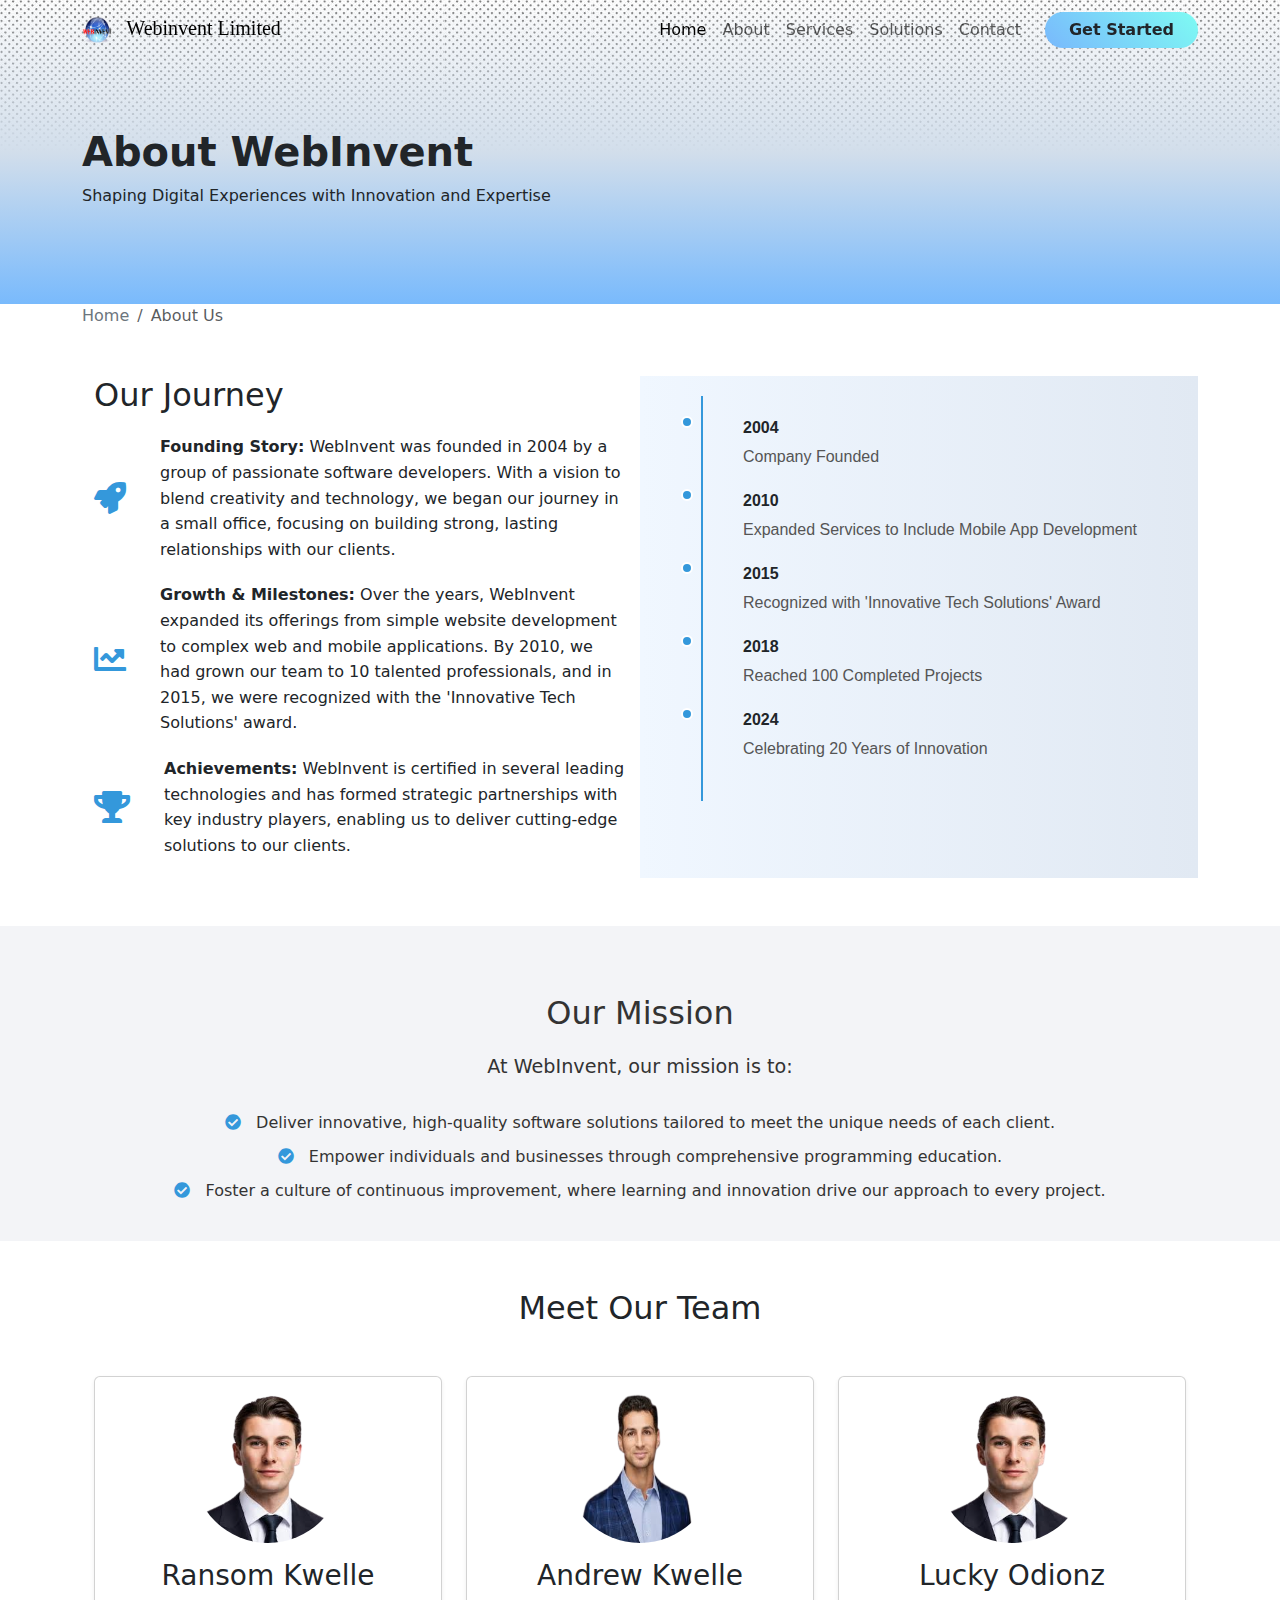
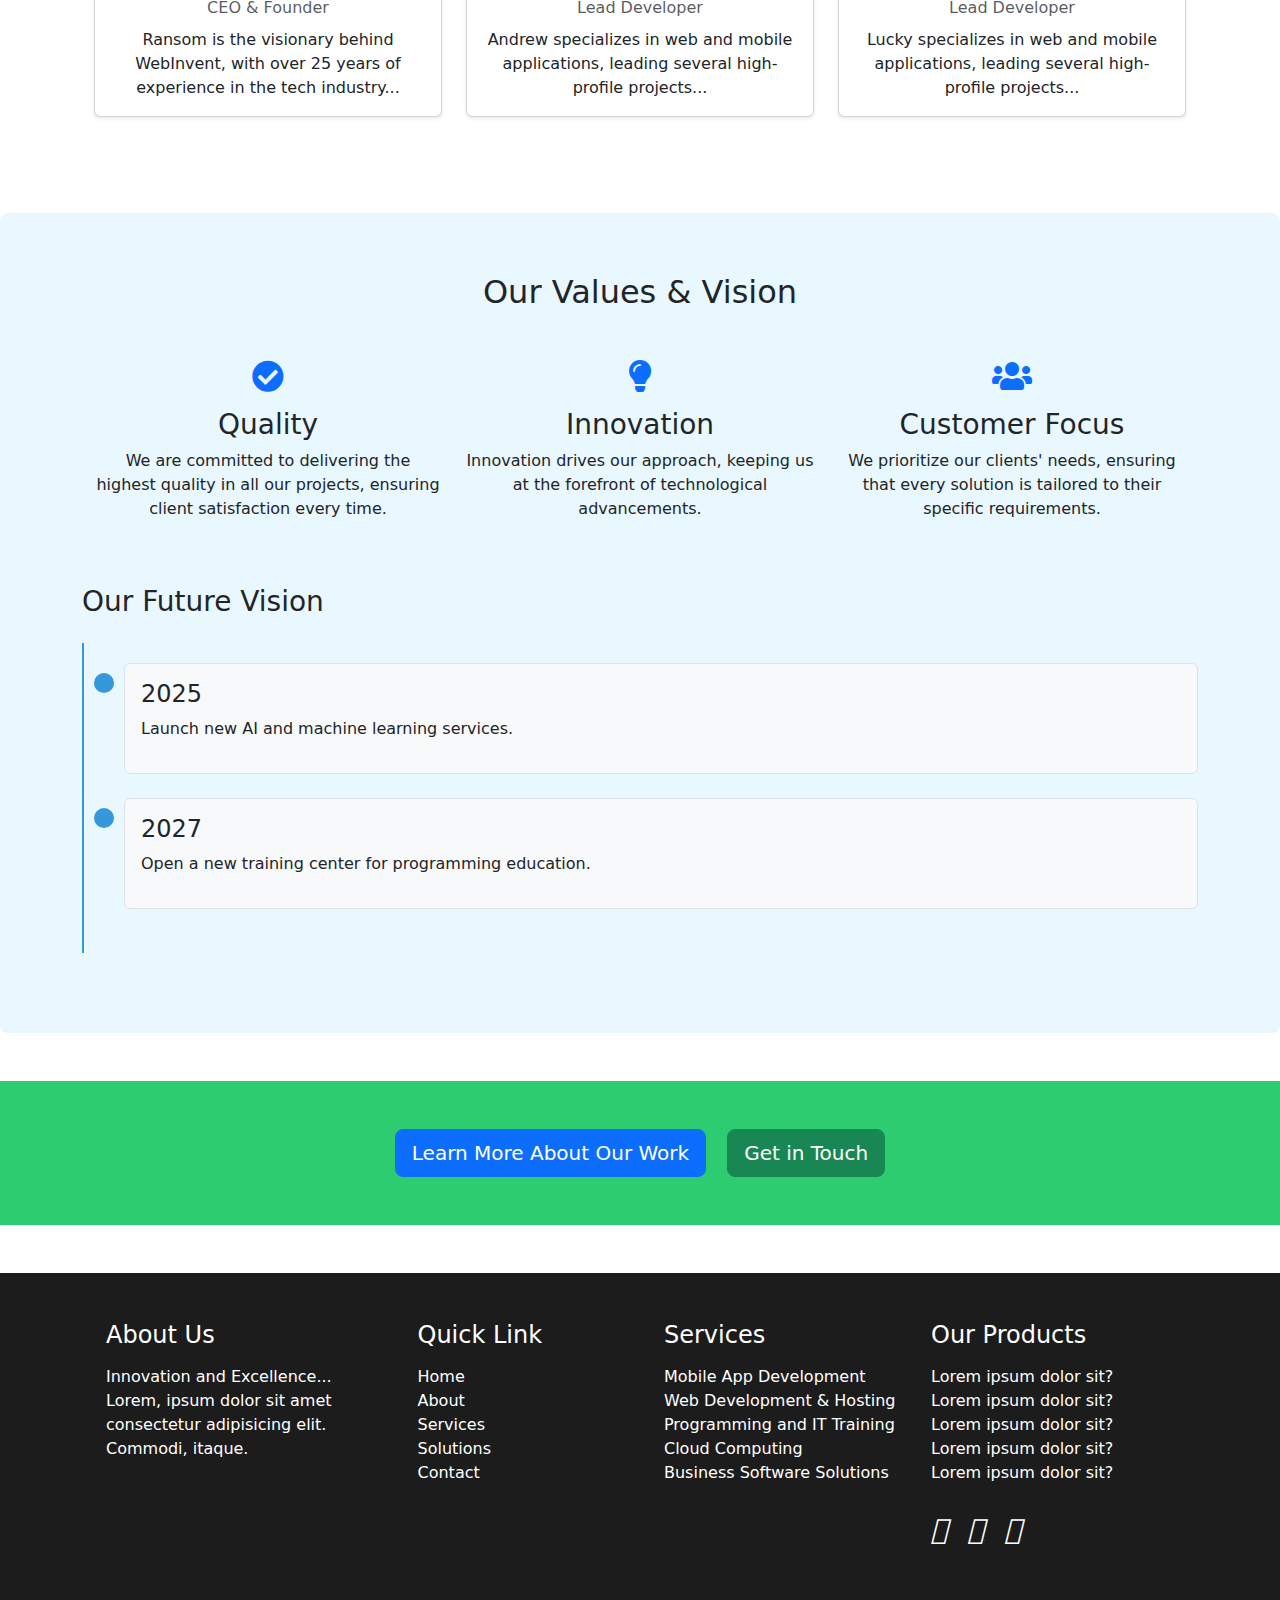
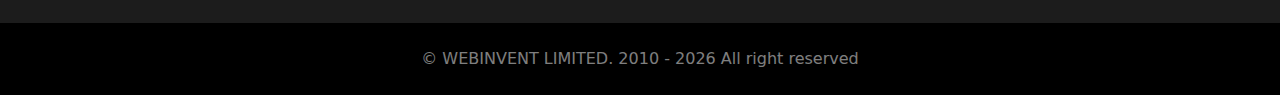
==== about.html @ 238c6132 "refactor:updae_index_about" ====
<!DOCTYPE html>
<html lang="en">
<head>
    <meta charset="UTF-8">
    <meta name="viewport" content="width=device-width, initial-scale=1.0">
    <link rel="stylesheet" href="https://cdnjs.cloudflare.com/ajax/libs/font-awesome/5.15.4/css/all.min.css">
     <!-- font-awesome -->
     <link
     rel="stylesheet"
     href="https://cdnjs.cloudflare.com/ajax/libs/font-awesome/6.1.0/css/all.min.css"
     integrity="sha512-10/jx2EXwxxWqCLX/hHth/vu2KY3jCF70dCQB8TSgNjbCVAC/8vai53GfMDrO2Emgwccf2pJqxct9ehpzG+MTw=="
     crossorigin="anonymous"
     referrerpolicy="no-referrer"
   />

    <link
      rel="stylesheet"
      href="asset/bootstrap-5.3.3-dist/css/bootstrap.min.css"
    />
    <link rel="stylesheet" href="css/style.css">
    <link rel="stylesheet" href="css/about.css">
    <title>About</title>
</head>
<body>
    <header>
      <nav
        class="navbar navbar-expand-lg navbar-light fixed-top pb-4 mb-5"
        id="navbar"
      >
        <div class="container">
          <a class="navbar-brand" href="#">
            <img
              src="asset/images/brand/logo.png"
              alt="Logo"
              width="30"
              height="30"
              class="d-inline-block align-text-top me-2"
            />
            <span
              class="font-weight-bold"
              style="
                font-weight: 500;
                font-family: Georgia, 'Times New Roman', Times, serif;
              "
              >Webinvent Limited</span
            >
          </a>
          <button
            class="navbar-toggler border-0"
            type="button"
            data-bs-toggle="collapse"
            data-bs-target="#navbarNav"
            aria-controls="navbarNav"
            aria-expanded="false"
            aria-label="Toggle navigation"
          >
            <span class="navbar-toggler-icon"></span>
          </button>
          <div
            class="collapse navbar-collapse justify-content-end"
            id="navbarNav"
          >
            <ul class="navbar-nav">
              <li class="nav-item">
                <a class="nav-link active" aria-current="page" href="index.html">Home</a>
              </li>
              <li class="nav-item">
                <a class="nav-link" href="about.html">About</a>
              </li>
              <li class="nav-item">
                <a class="nav-link" href="services.html">Services</a>
              </li>
              <li class="nav-item">
                <a class="nav-link" href="solutions.html">Solutions</a>
              </li>
              <li class="nav-item">
                <a class="nav-link" href="contact.html">Contact</a>
              </li>
            </ul>
            <a
              href="#"
              class="btn btn-gradient border-0 fw-bold ms-lg-3 rounded-pill px-4"
              >Get Started</a
            >
          </div>
        </div>
      </nav>
          <div class="about-hero hero-bg">
            <div class="container mt-5">
              <h1 class="fw-bold">About WebInvent</h1>
              <p>Shaping Digital Experiences with Innovation and Expertise</p>
            </div>
          </div>
          <div class="container">
            <nav aria-label="breadcrumb">
              <ol class="breadcrumb">
                  <li class="breadcrumb-item">
                      <a class="text-secondary" href="index.html" style="text-decoration: none;">
                      Home
                  </a>
                  </li>
                  <li class="breadcrumb-item active" aria-current="page">About Us</li>
              </ol>
            </nav>
          </div>
    </header>

    <main>
      <section class="history">
        <div class="company-overview container mt-md-5 mb-5">
          <div class="row">
              <!-- History Section -->
              <div class="col-md-6">
                <!-- ps-sm-5 ms-sm-4 -->
                  <h2 class="">Our Journey</h2>
                  <div class="d-flex">
                    <p class="p-fas pe-md-4"><i class="d-none d-sm-block fas fa-rocket fs-2 align-content-center"></i></p>
                    <p><strong>Founding Story:</strong> WebInvent was founded in 2004 by a group of passionate software developers. With a vision to blend creativity and technology, we began our journey in a small office, focusing on building strong, lasting relationships with our clients.</p>
                  </div>
                  <div class="d-flex">
                    <p class="p-fas pe-md-4"><i class="d-none d-sm-block fas fa-chart-line fs-2 align-content-center"></i></p>
                    <p><strong>Growth & Milestones:</strong> Over the years, WebInvent expanded its offerings from simple website development to complex web and mobile applications. By 2010, we had grown our team to 10 talented professionals, and in 2015, we were recognized with the 'Innovative Tech Solutions' award.</p>
                  </div>
                  <div class="d-flex">
                    <p class="p-fas pe-md-4"><i class="d-none d-sm-block fas fa-trophy fs-2 align-content-center"></i></p>
                    <p><strong>Achievements:</strong> WebInvent is certified in several leading technologies and has formed strategic partnerships with key industry players, enabling us to deliver cutting-edge solutions to our clients.</p>
                  </div>
              </div>
              <!-- Image Section -->
              <div class="col-md-6 mt-2 mt-md-0 d-flex timeline-wrapper">
                  <!-- <img src="asset/images/timeline-infographic.avif" alt="WebInvent Timeline" class="img-fluid"> -->
                  <div class="timeline-container">
                    <div class="timeline px-4 px-lg-0">
                        <div class="milestone">
                            <div class="year">2004</div>
                            <div class="description">Company Founded</div>
                        </div>
                        <div class="milestone">
                            <div class="year">2010</div>
                            <div class="description">Expanded Services to Include Mobile App Development</div>
                        </div>
                        <div class="milestone">
                            <div class="year">2015</div>
                            <div class="description">Recognized with 'Innovative Tech Solutions' Award</div>
                        </div>
                        <div class="milestone">
                            <div class="year">2018</div>
                            <div class="description">Reached 100 Completed Projects</div>
                        </div>
                        <div class="milestone">
                            <div class="year">2024</div>
                            <div class="description">Celebrating 20 Years of Innovation</div>
                        </div>
                    </div>
                </div>
              </div>
          </div>
            </div>
      </section>
      <!-- mission section -->
      <section class="mission py-5 px-2">
        <div class="container">
          <div class="mission-statement text-md-center">
            <h2>Our Mission</h2>
            <p class="mission-text">
                At WebInvent, our mission is to:
            </p>
            <ul class="mission-points">
                <li><i class="fas fa-check-circle"></i> Deliver innovative, high-quality software solutions tailored to meet the unique needs of each client.</li>
                <li><i class="fas fa-check-circle"></i> Empower individuals and businesses through comprehensive programming education.</li>
                <li><i class="fas fa-check-circle"></i> Foster a culture of continuous improvement, where learning and innovation drive our approach to every project.</li>
            </ul>
          </div>        
        </div>
      </section>

      <section class="team-members">
        <div class="container my-5">
          <h2 class="text-center mb-5">Meet Our Team</h2>
          <div class="row pb-md-5">
              <div class="col-md-4">
                  <div class="card shadow-sm team-card">
                      <img src="asset/images/clients/img1.png" class="card-img-top rounded-circle mx-auto d-block mt-3" alt="Ransom Kwelle">
                      <div class="card-body text-center">
                          <h3 class="card-title">Ransom Kwelle</h3>
                          <p class="card-subtitle text-muted mb-2">CEO & Founder</p>
                          <p class="card-text">Ransom is the visionary behind WebInvent, with over 25 years of experience in the tech industry...</p>
                      </div>
                  </div>
              </div>
              <div class="col-md-4 py-4 py-md-0">
                  <div class="card shadow-sm team-card">
                      <img src="asset/images/clients/img6.png" class="card-img-top rounded-circle mx-auto d-block mt-3" alt="Andrew Kwelle">
                      <div class="card-body text-center">
                          <h3 class="card-title">Andrew Kwelle</h3>
                          <p class="card-subtitle text-muted mb-2">Lead Developer</p>
                          <p class="card-text">Andrew specializes in web and mobile applications, leading several high-profile projects...</p>
                      </div>
                  </div>
              </div>
              <div class="col-md-4">
                <div class="card shadow-sm team-card">
                    <img src="asset/images/clients/img1.png" class="card-img-top rounded-circle mx-auto d-block mt-3" alt="Lucky Odionz">
                    <div class="card-body text-center">
                        <h3 class="card-title">Lucky Odionz</h3>
                        <p class="card-subtitle text-muted mb-2">Lead Developer</p>
                        <p class="card-text">Lucky specializes in web and mobile applications, leading several high-profile projects...</p>
                    </div>
                </div>
            </div>
          </div>
      </div>
      
      </section>

      <section class="values">
        <div class="container">
          <h2 class="text-center mb-5">Our Values & Vision</h2>
          <div class="row text-center">
              <div class="col-md-4">
                  <div class="value-item">
                      <i class="fas fa-check-circle fa-2x text-primary mb-3"></i>
                      <h3>Quality</h3>
                      <p>We are committed to delivering the highest quality in all our projects, ensuring client satisfaction every time.</p>
                  </div>
              </div>
              <div class="col-md-4">
                  <div class="value-item">
                      <i class="fas fa-lightbulb fa-2x text-primary mb-3"></i>
                      <h3>Innovation</h3>
                      <p>Innovation drives our approach, keeping us at the forefront of technological advancements.</p>
                  </div>
              </div>
              <div class="col-md-4">
                  <div class="value-item">
                      <i class="fas fa-users fa-2x text-primary mb-3"></i>
                      <h3>Customer Focus</h3>
                      <p>We prioritize our clients' needs, ensuring that every solution is tailored to their specific requirements.</p>
                  </div>
              </div>
          </div>
      
          <div class="future-vision mt-5">
              <h3>Our Future Vision</h3>
              <div class="timeline mt-4">
                  <div class="timeline-item mb-4">
                      <div class="timeline-content p-3 bg-light border rounded">
                          <h4>2025</h4>
                          <p>Launch new AI and machine learning services.</p>
                      </div>
                  </div>
                  <div class="timeline-item mb-4">
                      <div class="timeline-content p-3 bg-light border rounded">
                          <h4>2027</h4>
                          <p>Open a new training center for programming education.</p>
                      </div>
                  </div>
                  <!-- Add more future goals as needed -->
              </div>
          </div>
      </div>   
      </div>
      </section>
      <section class="more" style="background-color: #2ecc71;">
        <div class="container text-center my-5">
          <div class="cta-section text-center py-5" ">
            <a href="services.html" class="btn btn-primary btn-lg mx-2">Learn More About Our Work</a>
            <a href="contact.html" class="btn btn-success btn-lg mx-2">Get in Touch</a>
        </div>
      </section>
    </main>

    <footer>
      <section class="footer-info text-white bg-opacity-85 bg-op">
        <div class="container py-5">
          <div class="row">
            <div class="col-md-6">
              <div class="row">
                <div class="col-md-7 col-sm-6 col-xs-12">
                  <h4 class="pb-2">About Us</h4>
                  <div>Innovation and Excellence...</div>
                  <div>
                    Lorem, ipsum dolor sit amet consectetur adipisicing elit.
                    Commodi, itaque.
                  </div>
                </div>
                <div class="col-md-5 col-sm-6 col-xs-12">
                  <h4 class="pb-2 pt-4 pt-sm-0">Quick Link</h4>
                  <ul class="quick-link">
                    <li><a href="home.html">Home</a></li>
                    <li><a href="about.html">About</a></li>
                    <li><a href="services.html">Services</a></li>
                    <li><a href="solutions.html">Solutions</a></li>
                    <li><a href="contact.html">Contact</a></li>
                  </ul>
                </div>
              </div>
            </div>
            <div class="col-md-6 pt-4 pt-sm-0">
              <div class="row">
                <div class="col-md-6 col-sm-6 col-xs-12">
                  <h4 class="pb-2 pt-4 pt-md-0">Services</h4>
                  <ul>
                    <li>Mobile App Development</li>
                    <li>Web Development & Hosting</li>
                    <li>Programming and IT Training</li>
                    <li>Cloud Computing</li>
                    <li>Business Software Solutions</li>
                  </ul>
                </div>
                <div class="col-md-6 col-sm-6 col-xs-12">
                  <h4 class="pb-2 pt-4 pt-md-0">Our Products</h4>
                  <ul>
                    <li>Lorem ipsum dolor sit?</li>
                    <li>Lorem ipsum dolor sit?</li>
                    <li>Lorem ipsum dolor sit?</li>
                    <li>Lorem ipsum dolor sit?</li>
                    <li>Lorem ipsum dolor sit?</li>
                  </ul>
                  <ul class="socials py-4">
                    <li>
                      <a href="#"
                        ><i class="fa-brands fa-facebook fs-3 text-white"></i
                      ></a>
                    </li>
                    <li>
                      <a href="#"
                        ><i class="fa-brands fa-instagram fs-3 text-white"></i
                      ></a>
                    </li>
                    <li>
                      <a href="#"
                        ><i class="fa-brands fa-twitter fs-3 text-white"></i
                      ></a>
                    </li>
                  </ul>
                </div>
              </div>
            </div>
          </div>
        </div>
      </section>
      <div>
        <p class="bg-black text-white-50 py-4 text-center m-0">
          &COPY; WEBINVENT LIMITED. 2010 - <span id="currentYear"></span> All
          right reserved
        </p>
      </div>
    </footer>
    <script src="asset/bootstrap-5.3.3-dist/js/bootstrap.bundle.min.js"></script>
    <script src="script/main.js"></script>
</body>
</html>
---- css/style.css ----
* {
    box-sizing: border-box;
    margin: 0;
    padding: 0;
}
/* --nav-- */
.bg-sea-blue {
    background-color: #5192B2;
}

.btn-gradient {
    background: rgb(13,110,253);
    background: linear-gradient(45deg, rgba(121, 186, 252, 1) 0%, rgba(121, 186, 252,1) 3%, rgba(126,251,243,1) 100%);
}

  /* --nav end-- */

/* hero */
.scaler-bg {
    background-image: url(/asset/images/europa.svg);
}

.hero__heading {
    line-height: 1.5;
    font-size: 55px;
    font-weight: 700;
    font-family: Georgia, 'Times New Roman', Times, serif;
}

.hero__image {
    width: 550px;
}

@media screen and (max-width: 768px) {
    .hero__image {
        width: 500px;
    }
}

@media screen and (max-width:576px){
    .hero__heading {
        font-size: 35px;
    }
    .hero__image {
        width: 300px;
    }

    /* main */
    .main__intro--heading {
        font-size: 35px;
        
    }
}
.hero__text {
    line-height: 2;
}

/* main  - main__intro */
.row {
    padding-inline: 0;
}

.main__intro {
    background: linear-gradient(in lch, rgba(0,0,0,0.75), rgba(0,0,0,0.7)), url(/asset/images/section\ background.webp);
    background-image: no-repeat;
    background-size: cover;
    background-position: center;
    background-attachment: fixed;
}

.main__intro--heading {
    font-weight: 700;
    font-family: Georgia, 'Times New Roman', Times, serif;
}
.main__intro--subheading {
    align-content: center;
}

.main__intro--text2 {
    line-height: 3;
}

/* counter section */

.counter-section {
    padding: 50px 0;
    text-align: center;
}

.counter-container {
    display: flex;
    flex-wrap: wrap;
    justify-content: center;
    gap: 50px;
}

.counter-box {
    background-color: #72c6f5;
    padding: 20px 40px;
    border-radius: 10px;
}

@media screen and (max-width: 768px) {
    .counter-container {
        flex-direction: column;
    }
}

.counter {
    font-size: 2.5rem;
    font-weight: 400;
    color: #fff;
}

.counter-text {
    margin-top: 10px;
    color: #fff;
    font-size: 1.2rem;
}

/* service-teaser owl-carousel */

.service-teaser-responsive {
    margin: 0;
    color: white;
    font-family: Georgia, 'Times New Roman', Times, serif;
    display: flex;
    align-items: center;
    min-height: 70vh;
}

.slider{width: 100%;}
.slider input{display: none;}
.teasers {
    display:flex;
    align-items: center;
    justify-content: center;
    position: relative;
    min-height: 350px;
    perspective: 1000px;
    overflow: hidden;
}

.teasers .item {
    width: 300px;
    padding: 30px;
    border-radius: 5px;
    background-color: #21262d;
    position: absolute;
    border: 3px solid white;
    top: 0;
    box-sizing: border-box;
    text-align: center;
    transition: transform 0.4s;
    box-shadow: 0 0 10px rgba(0,0,0,0.3);
    user-select: none;
    cursor: pointer;
}

.teasers .item h1{
    color: rgb(121, 186, 252);
    -webkit-text-stroke-width: .15px;
    -webkit-text-stroke-color: rgb(255, 255, 255);
    font-size: 20px;
    font-weight: bold;
}

.dots {
    display: flex;
    justify-content: center;
    align-items: center;
}

.dots label {
    height: 5px;
    width: 5px;
    border-radius: 50%;
    cursor: pointer;
    background-color: #413b52;
    margin: 7px;
    transition-duration: 0.2s;
}


#t-1:checked ~ .dots label[for="t-1"],
#t-2:checked ~ .dots label[for="t-2"],
#t-3:checked ~ .dots label[for="t-3"],
#t-4:checked ~ .dots label[for="t-4"],
#t-5:checked ~ .dots label[for="t-5"]{
    transform: scale(2);
    background-color: #fff;
    box-shadow: 0px 0px 0px 3px #dddddd24;
}

#t-1:checked ~ .dots label[for="t-2"],
#t-2:checked ~ .dots label[for="t-1"],
#t-2:checked ~ .dots label[for="t-3"],
#t-3:checked ~ .dots label[for="t-2"],
#t-3:checked ~ .dots label[for="t-4"],
#t-4:checked ~ .dots label[for="t-3"],
#t-4:checked ~ .dots label[for="t-5"],
#t-5:checked ~ .dots label[for="t-4"]{
    transform: scale(1.5);
}

#t-1:checked ~ .teasers label[for="t-3"],
#t-2:checked ~ .teasers label[for="t-4"],
#t-3:checked ~ .teasers label[for="t-5"],
#t-4:checked ~ .teasers label[for="t-1"],
#t-5:checked ~ .teasers label[for="t-2"]{
    transform: translate3d(600px, 0, -180px) rotateY(-25deg);
    z-index: 2;
}

#t-1:checked ~ .teasers label[for="t-2"],
#t-2:checked ~ .teasers label[for="t-3"],
#t-3:checked ~ .teasers label[for="t-4"],
#t-4:checked ~ .teasers label[for="t-5"],
#t-5:checked ~ .teasers label[for="t-1"]{
    transform: translate3d(300px, 0, -90px) rotateY(-15deg);
    z-index: 3;
}

#t-2:checked ~ .teasers label[for="t-1"],
#t-3:checked ~ .teasers label[for="t-2"],
#t-4:checked ~ .teasers label[for="t-3"],
#t-5:checked ~ .teasers label[for="t-4"],
#t-1:checked ~ .teasers label[for="t-5"]{
    transform: translate3d(-300px, 0, -90px) rotateY(15deg);
    z-index: 3;
}

#t-3:checked ~ .teasers label[for="t-1"],
#t-4:checked ~ .teasers label[for="t-2"],
#t-5:checked ~ .teasers label[for="t-3"],
#t-2:checked ~ .teasers label[for="t-5"],
#t-1:checked ~ .teasers label[for="t-4"]{
    transform: translate3d(-600px, 0, -180px) rotateY(25deg);
}

#t-1:checked ~ .teasers label[for="t-1"],
#t-2:checked ~ .teasers label[for="t-2"],
#t-3:checked ~ .teasers label[for="t-3"],
#t-4:checked ~ .teasers label[for="t-4"],
#t-5:checked ~ .teasers label[for="t-4"],
#t-5:checked ~ .teasers label[for="t-5"]{
    z-index: 4;
}
/* carousel slider */



.carousel-slider {
    background: #79bafc;
    /* background: linear-gradient(-100deg, white 50%, #79bafc 50%); */
    /* height: 70vh; */
}

.img-text {
    width: 100%;
    height: 300px;
    display: block;
    text-align: center;
    padding: 40% 5%;
    background: #262626;
    color: #fff;
    border-radius: 15px;
}

.img-text h2 {
    font-size: 25px;
    text-transform: uppercase;
    letter-spacing: 2px;
}

.img-text p {
    font-size: 14px;
}

.single-box {
    position: relative;
    margin-bottom: 30px;
}
.img-area {
    position: absolute;
    width: 100px;
    height: 100px;
    border: 5px solid #fff;
    overflow: hidden;
    top: 15px;
    left: 125px;
    border-radius: 50%;
}
.img-area img {
    width: 100%;
}

.carousel-indicators {
    left: 0;
    top: auto;
    bottom: -70px;
}

.carousel-indicators li {
    background: #000;
    border-radius: 50%;
    width: 15px;
    height: 15px;
}
.carousel-indicators .active {
    background-color: #fff;
}


/* footer */
.bg-opacity-85 {
    background-color: rgb(28, 28, 28);
}
ul.socials {
    display: flex;
}

ul.socials li:nth-child(2) {
    margin-inline: 20px;
}

.quick-link a {
    text-decoration: none;
    color: white;
}
ul {
    margin: 0 !important;
    padding: 0 !important;
}
li {
    list-style-type: none;
}
---- css/about.css ----
* {
    margin: 0;
    padding: 0;
    box-sizing: border-box;
}
.row {
    margin-inline: 0 !important;
    padding-inline: 0 !important;
}
.hero-bg {
    background: linear-gradient(180deg, rgba(255, 255, 255, .5), rgb(210, 222, 235), rgba(121, 186, 252, 1)), url(/asset/images/contact-dot.jpg); 
    padding-block: 80px;
}

.company-overview {
    /* padding: 50px 0; */
}

.company-overview h2 {
    font-size: 2rem;
    margin-bottom: 20px;
}

.company-overview p {
    margin-bottom: 20px;
    line-height: 1.6;
}

.company-overview img {
    max-width: 100%;
    height: auto;
    border-radius: 8px;
    box-shadow: 0 4px 8px rgba(0, 0, 0, 0.1);
}

.p-fas {
    align-content: center;
}

.p-fas i {
    color: #3498db;
    font-size: 1.5rem; 
    margin-right: 10px;
}

/* Timeline */
.timeline-wrapper {
    font-family: Arial, sans-serif;
    background: linear-gradient(to right, #f0f7ff, #e1e9f3);
    /* padding: 20px; */
}

.timeline-container {
    max-width: 1000px;
    margin: 0 auto;
}

.timeline {
    position: relative;
    padding: 20px 0;
    margin: 20px 0;
    border-left: 2px solid #3498db;
}

.milestone {
    margin-bottom: 20px;
    padding-left: 40px;
    position: relative;
}

.milestone::before {
    content: '';
    position: absolute;
    left: -22px;
    top: 0;
    width: 12px;
    height: 12px;
    background-color: #3498db;
    border-radius: 50%;
    border: 2px solid #fff;
}

.year {
    font-weight: bold;
    margin-bottom: 5px;
}

.description {
    font-size: 1rem;
    color: #555;
}

/* mission section */
.mission {
    background-color: #f3f4f7;
}
.mission-statement {
     
    color: #333;
    /* text-align: center; */
    /* padding: 50px 20px; */
    /* margin: 40px 0; */
    border-radius: 8px;
    /* opacity: 0; */
    transform: translateY(20px);
    transition: opacity 0.6s ease-out, transform 0.6s ease-in;
}

.mission-statement h2 {
    font-size: 2rem;
    /* font-weight: bold; */
    margin-bottom: 20px;
}

.mission-statement .mission-text {
    font-size: 1.2rem;
    margin-bottom: 30px;
}

.mission-points {
    list-style: none;
    padding: 0;
}

.mission-points li {
    font-size: 1rem;
    margin: 10px 0;
}

.mission-points i {
    color: #3498db;
    margin-right: 10px;
}

/* Fade-in effect */
/* .visible {
    opacity: 1;
    transform: translateY(0);
} */

/* team section */

.team-card {
    transition: transform 0.3s ease, box-shadow 0.3s ease;
}

.team-card:hover {
    transform: translateY(-10px);
    box-shadow: 0 8px 16px rgba(0, 0, 0, 0.2);
}

.card-img-top {
    width: 150px;
    height: 150px;
}

/* values and vision */
.values {
    background-color: #e9f7fe; /* Soft Blue */
    padding: 60px 20px;
    border-radius: 8px;
}

.value-item i {
    color: #3498db;
}

.timeline-item {
    position: relative;
    padding-left: 40px;
}

.timeline-item::before {
    content: '';
    position: absolute;
    left: 10px;
    top: 10px;
    width: 20px;
    height: 20px;
    background-color: #3498db;
    border-radius: 50%;
}
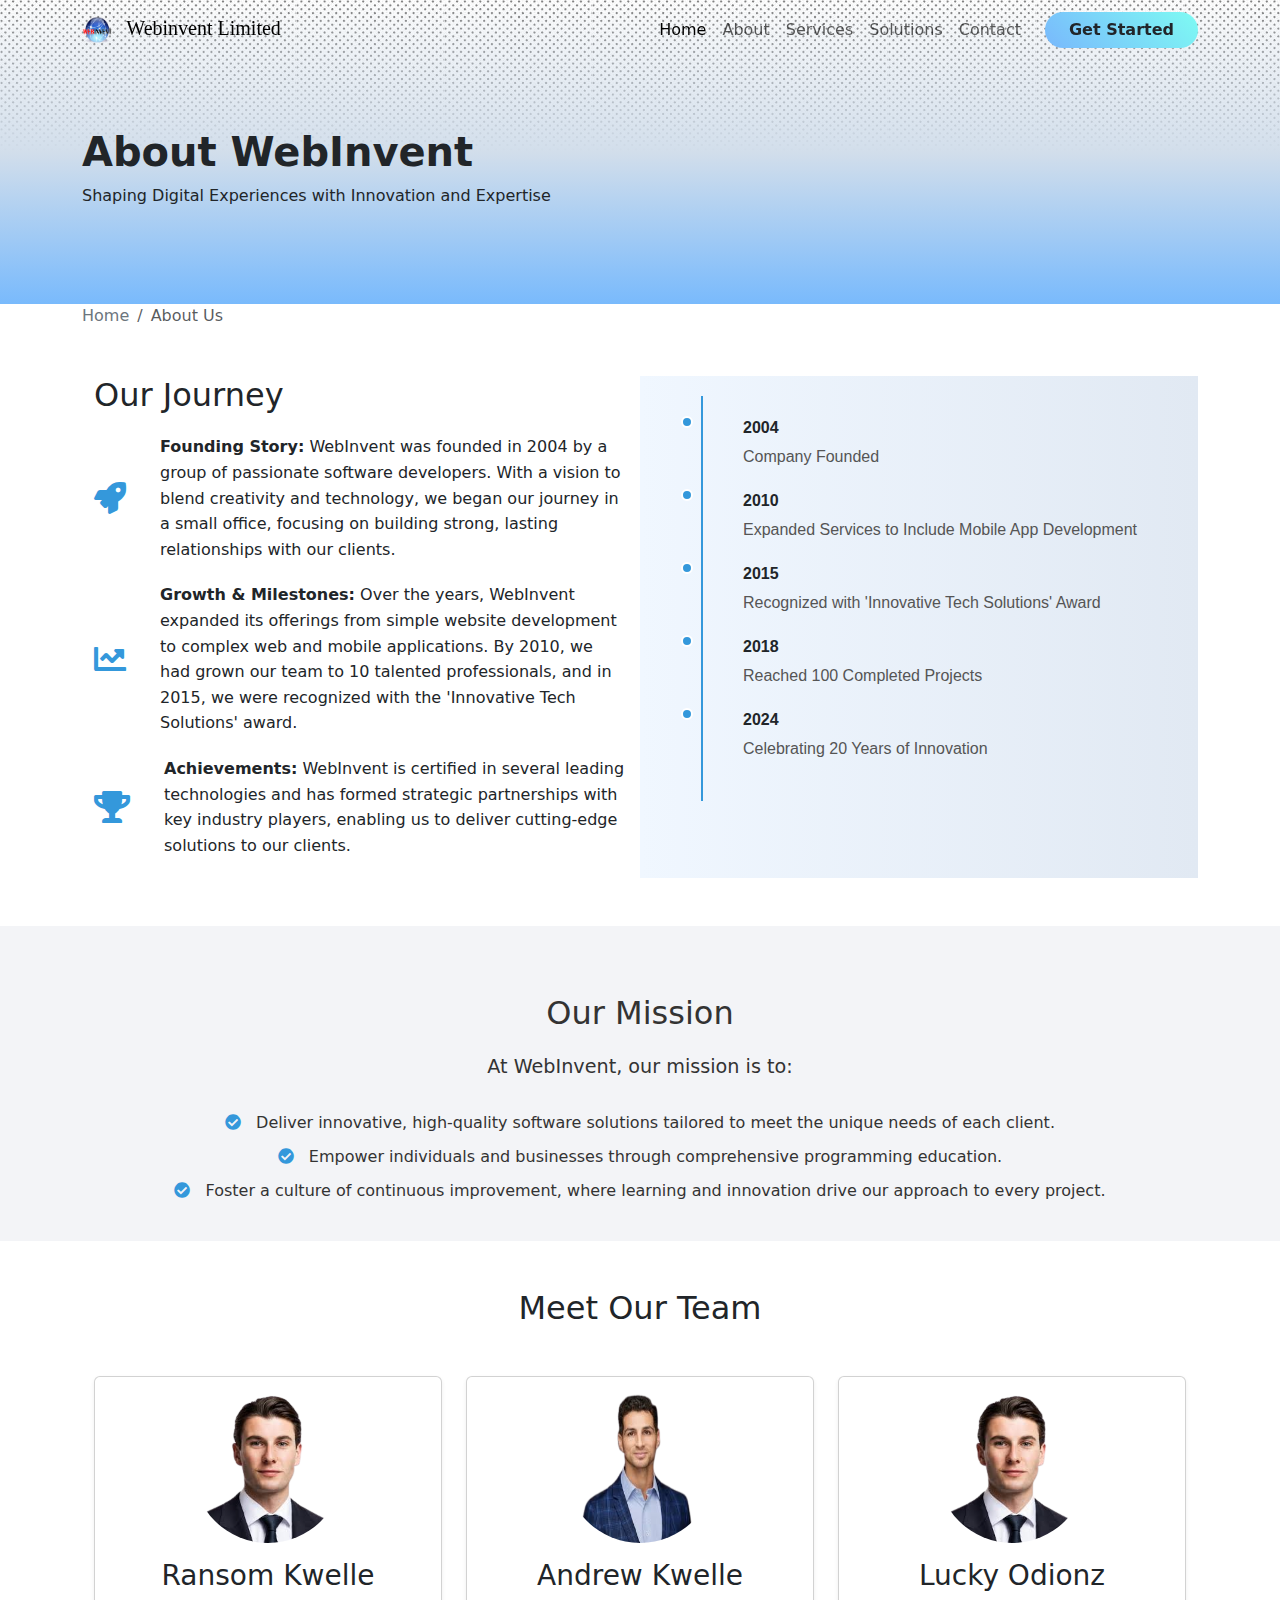
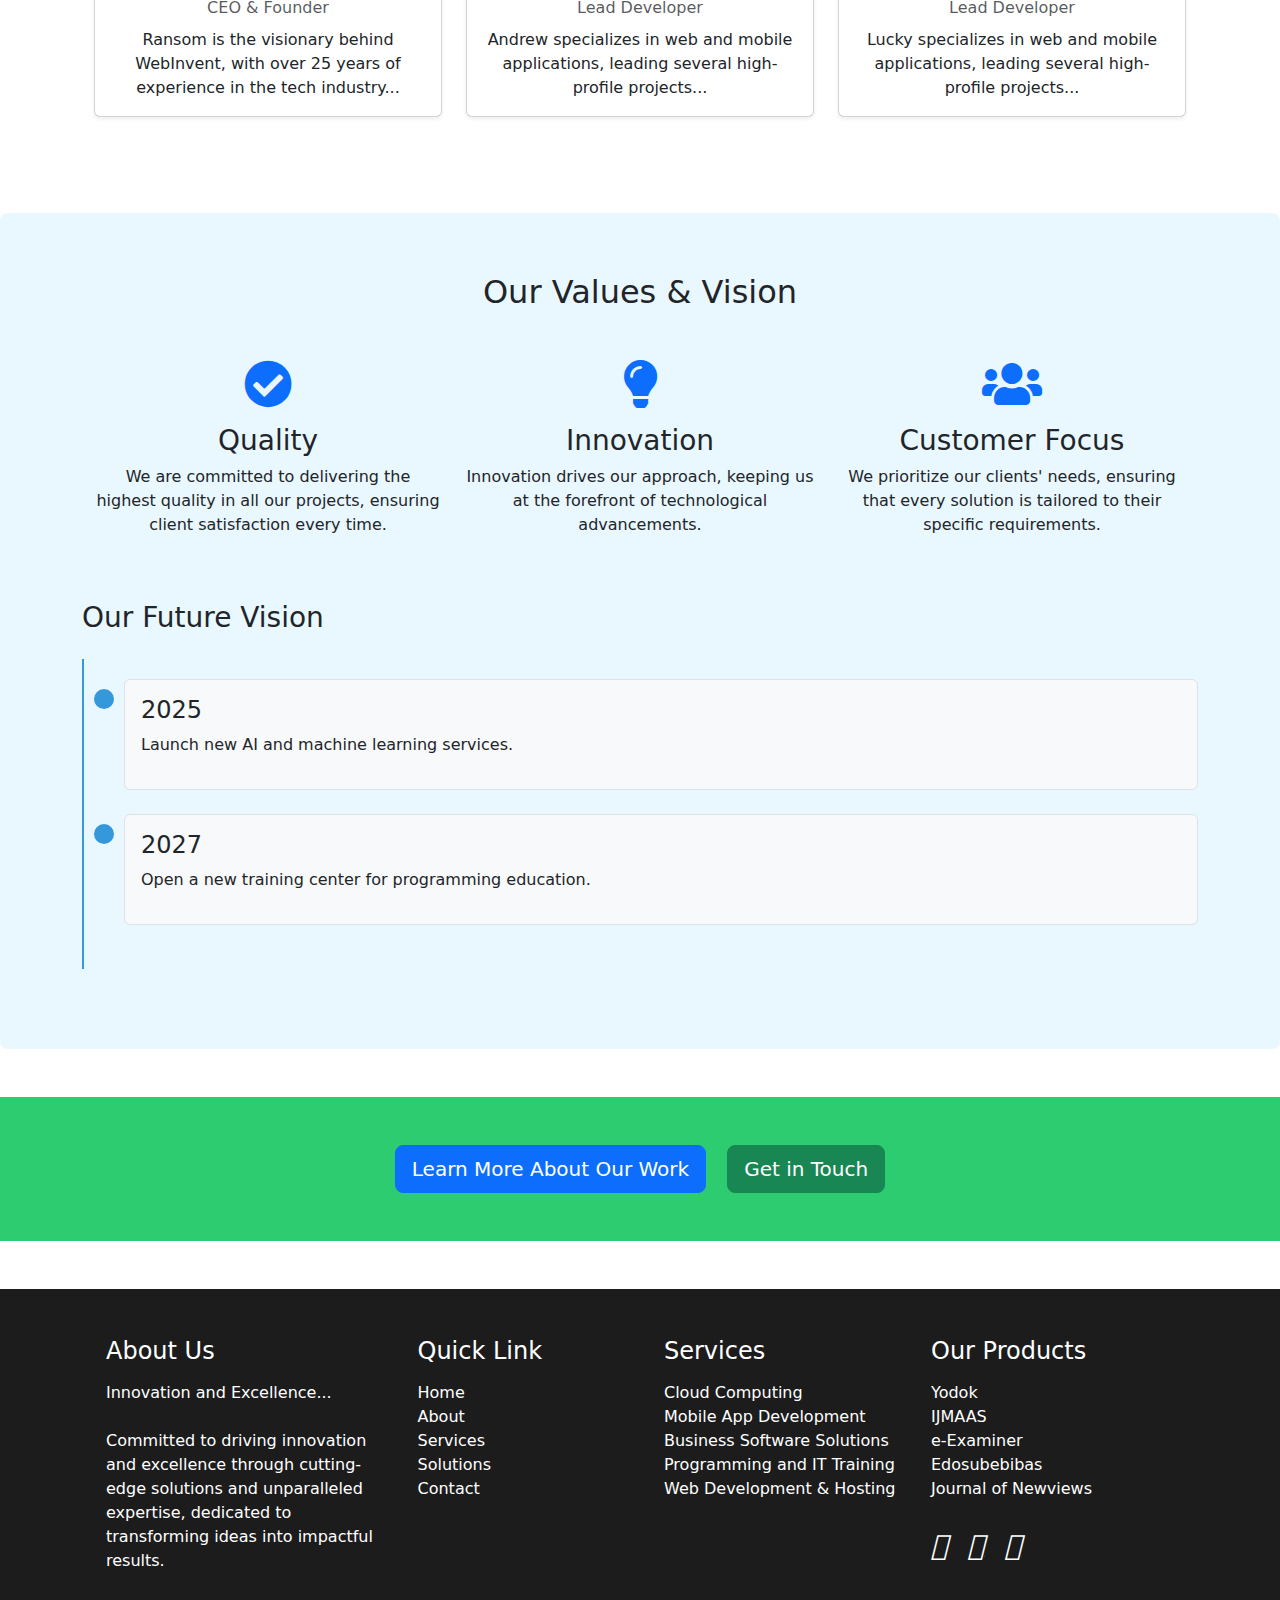
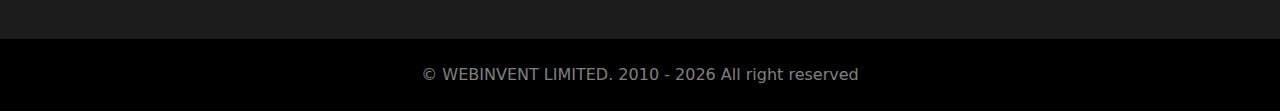
==== commit 76a16b43: "feat:add_services_solution-pages" ====
--- a/about.html
+++ b/about.html
@@ -219,21 +219,21 @@
           <div class="row text-center">
               <div class="col-md-4">
                   <div class="value-item">
-                      <i class="fas fa-check-circle fa-2x text-primary mb-3"></i>
+                      <i class="fas fa-check-circle fa-3x text-primary mb-3"></i>
                       <h3>Quality</h3>
                       <p>We are committed to delivering the highest quality in all our projects, ensuring client satisfaction every time.</p>
                   </div>
               </div>
               <div class="col-md-4">
                   <div class="value-item">
-                      <i class="fas fa-lightbulb fa-2x text-primary mb-3"></i>
+                      <i class="fas fa-lightbulb fa-3x text-primary mb-3"></i>
                       <h3>Innovation</h3>
                       <p>Innovation drives our approach, keeping us at the forefront of technological advancements.</p>
                   </div>
               </div>
               <div class="col-md-4">
                   <div class="value-item">
-                      <i class="fas fa-users fa-2x text-primary mb-3"></i>
+                      <i class="fas fa-users fa-3x text-primary mb-3"></i>
                       <h3>Customer Focus</h3>
                       <p>We prioritize our clients' needs, ensuring that every solution is tailored to their specific requirements.</p>
                   </div>
@@ -255,7 +255,6 @@
                           <p>Open a new training center for programming education.</p>
                       </div>
                   </div>
-                  <!-- Add more future goals as needed -->
               </div>
           </div>
       </div>   
@@ -263,14 +262,14 @@
       </section>
       <section class="more" style="background-color: #2ecc71;">
         <div class="container text-center my-5">
-          <div class="cta-section text-center py-5" ">
-            <a href="services.html" class="btn btn-primary btn-lg mx-2">Learn More About Our Work</a>
+          <div class="cta-section text-center py-5">
+            <a href="services.html" class=" mb-4 mb-md-0 btn btn-primary btn-lg mx-2">Learn More About Our Work</a>
             <a href="contact.html" class="btn btn-success btn-lg mx-2">Get in Touch</a>
         </div>
       </section>
     </main>
 
-    <footer>
+    <footer class="">
       <section class="footer-info text-white bg-opacity-85 bg-op">
         <div class="container py-5">
           <div class="row">
@@ -279,9 +278,9 @@
                 <div class="col-md-7 col-sm-6 col-xs-12">
                   <h4 class="pb-2">About Us</h4>
                   <div>Innovation and Excellence...</div>
+                  <br>
                   <div>
-                    Lorem, ipsum dolor sit amet consectetur adipisicing elit.
-                    Commodi, itaque.
+                      Committed to driving innovation and excellence through cutting-edge solutions and unparalleled expertise, dedicated to transforming ideas into impactful results.
                   </div>
                 </div>
                 <div class="col-md-5 col-sm-6 col-xs-12">
@@ -301,21 +300,21 @@
                 <div class="col-md-6 col-sm-6 col-xs-12">
                   <h4 class="pb-2 pt-4 pt-md-0">Services</h4>
                   <ul>
-                    <li>Mobile App Development</li>
-                    <li>Web Development & Hosting</li>
-                    <li>Programming and IT Training</li>
-                    <li>Cloud Computing</li>
-                    <li>Business Software Solutions</li>
+                      <li>Cloud Computing</li>
+                      <li>Mobile App Development</li>
+                      <li>Business Software Solutions</li>
+                      <li>Programming and IT Training</li>
+                      <li>Web Development & Hosting</li>
                   </ul>
                 </div>
                 <div class="col-md-6 col-sm-6 col-xs-12">
                   <h4 class="pb-2 pt-4 pt-md-0">Our Products</h4>
                   <ul>
-                    <li>Lorem ipsum dolor sit?</li>
-                    <li>Lorem ipsum dolor sit?</li>
-                    <li>Lorem ipsum dolor sit?</li>
-                    <li>Lorem ipsum dolor sit?</li>
-                    <li>Lorem ipsum dolor sit?</li>
+                      <li>Yodok</li>
+                      <li>IJMAAS</li>
+                      <li>e-Examiner</li>
+                      <li>Edosubebibas</li>
+                      <li>Journal of Newviews</li>
                   </ul>
                   <ul class="socials py-4">
                     <li>
--- a/css/about.css
+++ b/css/about.css
@@ -8,7 +8,7 @@
     padding-inline: 0 !important;
 }
 .hero-bg {
-    background: linear-gradient(180deg, rgba(255, 255, 255, .5), rgb(210, 222, 235), rgba(121, 186, 252, 1)), url(/asset/images/contact-dot.jpg); 
+    background: linear-gradient(180deg, rgba(255, 255, 255, .5), rgb(210, 222, 235), rgb(121, 186, 252)), url(/asset/images/contact-dot.jpg); 
     padding-block: 80px;
 }
 
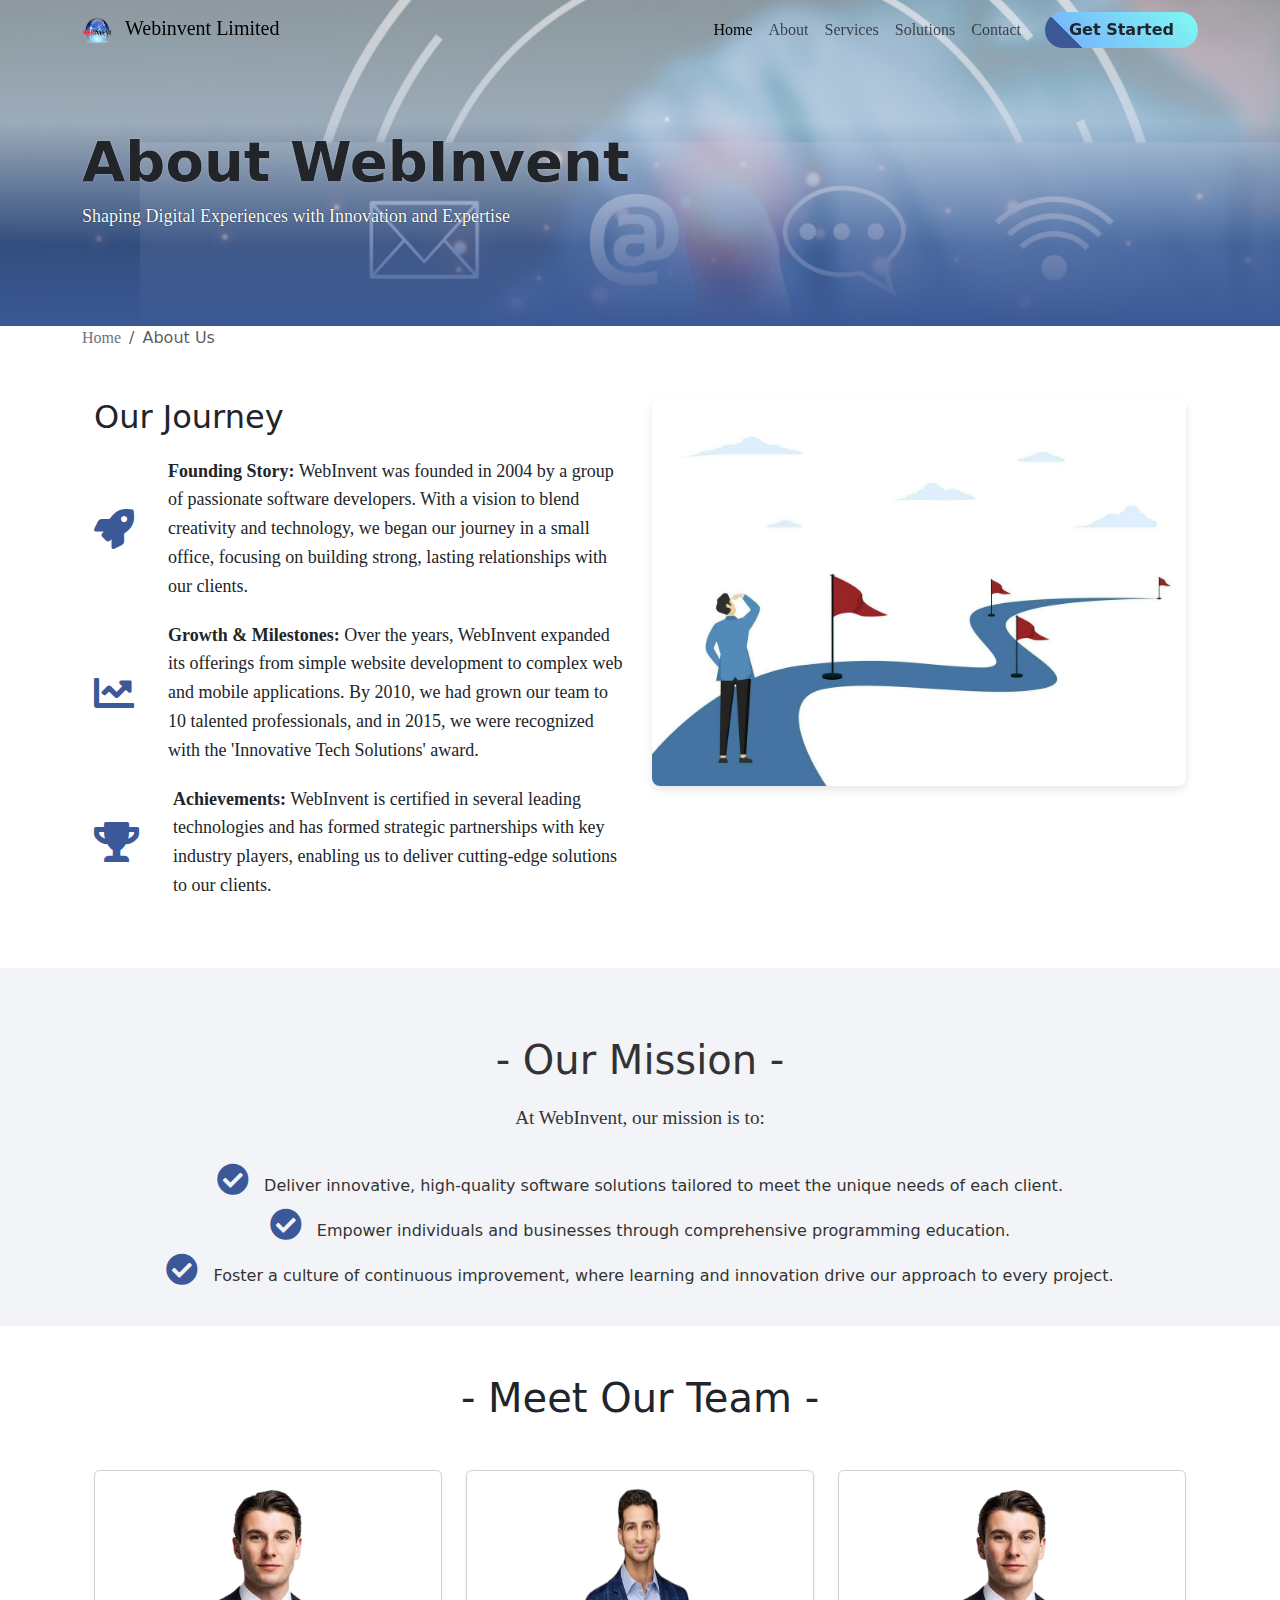
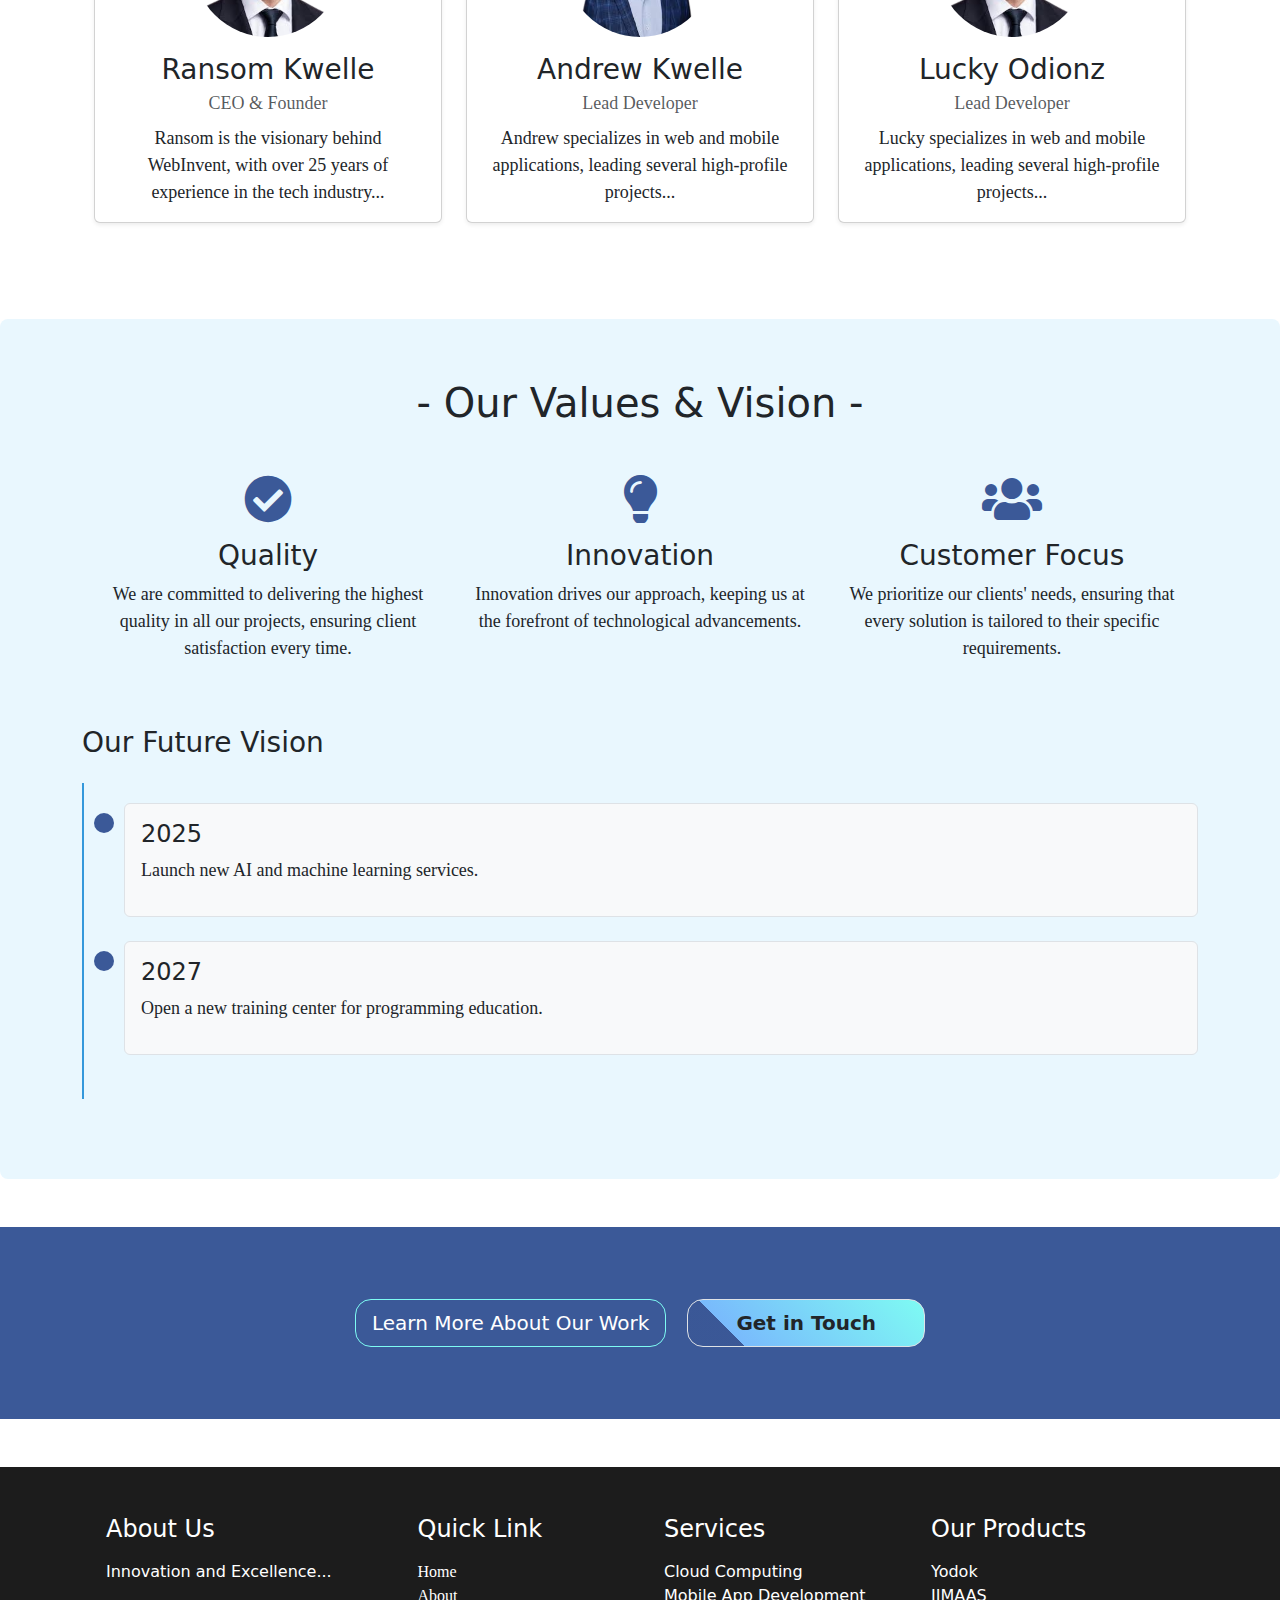
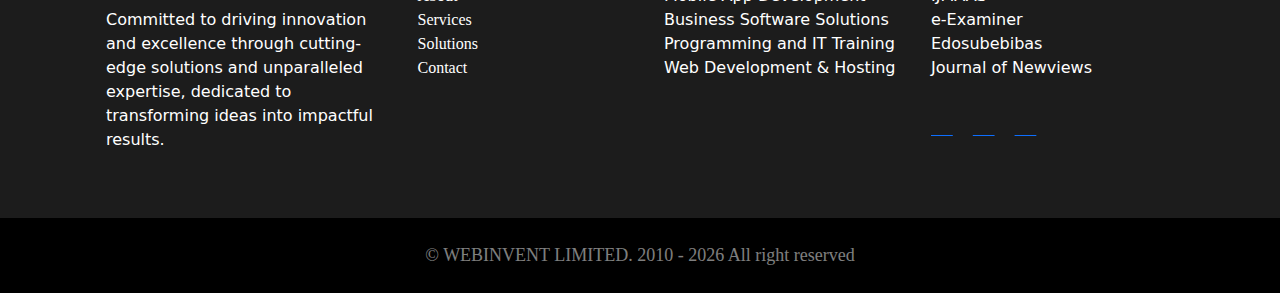
==== commit 3de4bccf: "refactor:update_all_pages" ====
--- a/about.html
+++ b/about.html
@@ -87,8 +87,8 @@
       </nav>
           <div class="about-hero hero-bg">
             <div class="container mt-5">
-              <h1 class="fw-bold">About WebInvent</h1>
-              <p>Shaping Digital Experiences with Innovation and Expertise</p>
+              <h1 class="fw-bold" style="text-shadow: 0 0 1px white;">About WebInvent</h1>
+              <p class="text-white" style="text-shadow: 0 0 1px black;">Shaping Digital Experiences with Innovation and Expertise</p>
             </div>
           </div>
           <div class="container">
@@ -114,44 +114,22 @@
                 <!-- ps-sm-5 ms-sm-4 -->
                   <h2 class="">Our Journey</h2>
                   <div class="d-flex">
-                    <p class="p-fas pe-md-4"><i class="d-none d-sm-block fas fa-rocket fs-2 align-content-center"></i></p>
+                    <p class="p-fas pe-md-4"><i class="d-none d-sm-block fas fa-rocket fs-1 align-content-center" style="color: #3b5998;"></i></p>
                     <p><strong>Founding Story:</strong> WebInvent was founded in 2004 by a group of passionate software developers. With a vision to blend creativity and technology, we began our journey in a small office, focusing on building strong, lasting relationships with our clients.</p>
                   </div>
                   <div class="d-flex">
-                    <p class="p-fas pe-md-4"><i class="d-none d-sm-block fas fa-chart-line fs-2 align-content-center"></i></p>
+                    <p class="p-fas pe-md-4"><i class="d-none d-sm-block fas fa-chart-line fs-1 align-content-center" style="color: #3b5998;"></i></p>
                     <p><strong>Growth & Milestones:</strong> Over the years, WebInvent expanded its offerings from simple website development to complex web and mobile applications. By 2010, we had grown our team to 10 talented professionals, and in 2015, we were recognized with the 'Innovative Tech Solutions' award.</p>
                   </div>
                   <div class="d-flex">
-                    <p class="p-fas pe-md-4"><i class="d-none d-sm-block fas fa-trophy fs-2 align-content-center"></i></p>
+                    <p class="p-fas pe-md-4"><i class="d-none d-sm-block fas fa-trophy fs-1 align-content-center" style="color: #3b5998;"></i></p>
                     <p><strong>Achievements:</strong> WebInvent is certified in several leading technologies and has formed strategic partnerships with key industry players, enabling us to deliver cutting-edge solutions to our clients.</p>
                   </div>
               </div>
               <!-- Image Section -->
               <div class="col-md-6 mt-2 mt-md-0 d-flex timeline-wrapper">
-                  <!-- <img src="asset/images/timeline-infographic.avif" alt="WebInvent Timeline" class="img-fluid"> -->
                   <div class="timeline-container">
-                    <div class="timeline px-4 px-lg-0">
-                        <div class="milestone">
-                            <div class="year">2004</div>
-                            <div class="description">Company Founded</div>
-                        </div>
-                        <div class="milestone">
-                            <div class="year">2010</div>
-                            <div class="description">Expanded Services to Include Mobile App Development</div>
-                        </div>
-                        <div class="milestone">
-                            <div class="year">2015</div>
-                            <div class="description">Recognized with 'Innovative Tech Solutions' Award</div>
-                        </div>
-                        <div class="milestone">
-                            <div class="year">2018</div>
-                            <div class="description">Reached 100 Completed Projects</div>
-                        </div>
-                        <div class="milestone">
-                            <div class="year">2024</div>
-                            <div class="description">Celebrating 20 Years of Innovation</div>
-                        </div>
-                    </div>
+                    <img src="asset/images/journey3.jpg" alt="journey">
                 </div>
               </div>
           </div>
@@ -161,14 +139,16 @@
       <section class="mission py-5 px-2">
         <div class="container">
           <div class="mission-statement text-md-center">
-            <h2>Our Mission</h2>
-            <p class="mission-text">
-                At WebInvent, our mission is to:
-            </p>
+            <div class="text-center">
+              <h2>- Our Mission -</h2>
+              <p class="mission-text">
+                  At WebInvent, our mission is to:
+              </p>
+            </div>
             <ul class="mission-points">
-                <li><i class="fas fa-check-circle"></i> Deliver innovative, high-quality software solutions tailored to meet the unique needs of each client.</li>
-                <li><i class="fas fa-check-circle"></i> Empower individuals and businesses through comprehensive programming education.</li>
-                <li><i class="fas fa-check-circle"></i> Foster a culture of continuous improvement, where learning and innovation drive our approach to every project.</li>
+                <li><i class="fas fa-check-circle fs-2" style="color: #3b5998;"></i> Deliver innovative, high-quality software solutions tailored to meet the unique needs of each client.</li>
+                <li><i class="fas fa-check-circle fs-2" style="color: #3b5998;"></i> Empower individuals and businesses through comprehensive programming education.</li>
+                <li><i class="fas fa-check-circle fs-2" style="color: #3b5998;"></i> Foster a culture of continuous improvement, where learning and innovation drive our approach to every project.</li>
             </ul>
           </div>        
         </div>
@@ -176,7 +156,7 @@
 
       <section class="team-members">
         <div class="container my-5">
-          <h2 class="text-center mb-5">Meet Our Team</h2>
+          <h2 class="text-center mb-5">- Meet Our Team -</h2>
           <div class="row pb-md-5">
               <div class="col-md-4">
                   <div class="card shadow-sm team-card">
@@ -215,25 +195,25 @@
 
       <section class="values">
         <div class="container">
-          <h2 class="text-center mb-5">Our Values & Vision</h2>
+          <h2 class="text-center mb-5">- Our Values & Vision -</h2>
           <div class="row text-center">
               <div class="col-md-4">
                   <div class="value-item">
-                      <i class="fas fa-check-circle fa-3x text-primary mb-3"></i>
+                      <i class="fas fa-check-circle fa-3x mb-3"  style="color: #3b5998;"></i>
                       <h3>Quality</h3>
                       <p>We are committed to delivering the highest quality in all our projects, ensuring client satisfaction every time.</p>
                   </div>
               </div>
               <div class="col-md-4">
                   <div class="value-item">
-                      <i class="fas fa-lightbulb fa-3x text-primary mb-3"></i>
+                      <i class="fas fa-lightbulb fa-3x mb-3"  style="color: #3b5998;"></i>
                       <h3>Innovation</h3>
                       <p>Innovation drives our approach, keeping us at the forefront of technological advancements.</p>
                   </div>
               </div>
               <div class="col-md-4">
                   <div class="value-item">
-                      <i class="fas fa-users fa-3x text-primary mb-3"></i>
+                      <i class="fas fa-users fa-3x mb-3" style="color: #3b5998;"></i>
                       <h3>Customer Focus</h3>
                       <p>We prioritize our clients' needs, ensuring that every solution is tailored to their specific requirements.</p>
                   </div>
@@ -260,11 +240,12 @@
       </div>   
       </div>
       </section>
-      <section class="more" style="background-color: #2ecc71;">
+      <section class="more" style="background-color: #3b5998;">
         <div class="container text-center my-5">
           <div class="cta-section text-center py-5">
-            <a href="services.html" class=" mb-4 mb-md-0 btn btn-primary btn-lg mx-2">Learn More About Our Work</a>
-            <a href="contact.html" class="btn btn-success btn-lg mx-2">Get in Touch</a>
+            <a href="services.html" class=" mb-4 mb-md-0 btn btn-lg mx-2 rounded-4" style="border: 1px solid rgba(126,251,243,1); color: white;">Learn More About Our Work</a>
+            <a href="contact.html" class="btn btn-gradient mx-2 border border-1 rounded-4 btn-lg my-4 px-5"
+            style="font-weight: bold">Get in Touch</a>
         </div>
       </section>
     </main>
--- a/css/style.css
+++ b/css/style.css
@@ -3,14 +3,30 @@
     margin: 0;
     padding: 0;
 }
+
+p, a{
+    font-size: 1rem;
+    font-family: 'Times New Roman', Times, serif;
+}
+@media screen and (min-width: 768px) {
+    p{
+        font-size: 1.125rem;
+    }
+
+    h2{
+        font-size: 2.5rem;
+    }
+}
+
+
 /* --nav-- */
 .bg-sea-blue {
     background-color: #5192B2;
 }
 
 .btn-gradient {
-    background: rgb(13,110,253);
-    background: linear-gradient(45deg, rgba(121, 186, 252, 1) 0%, rgba(121, 186, 252,1) 3%, rgba(126,251,243,1) 100%);
+    background: #3b5998;
+    background: linear-gradient(45deg, hsl(221, 44%, 41%) 20%, rgba(121, 186, 252,1) 3%, rgba(126,251,243,1) 100%);
 }
 
   /* --nav end-- */
@@ -22,9 +38,11 @@
 
 .hero__heading {
     line-height: 1.5;
-    font-size: 55px;
+    font-size: 3.5rem;
     font-weight: 700;
     font-family: Georgia, 'Times New Roman', Times, serif;
+    text-wrap: balance;
+    /* overflow-wrap: break-word; */
 }
 
 .hero__image {
@@ -52,33 +70,51 @@
     }
 }
 .hero__text {
+    font-size: 1.125rem;
     line-height: 2;
+    /* text-wrap: balance; */
+    /* text-align: justify; */
 }
 
 /* main  - main__intro */
 .row {
     padding-inline: 0;
 }
-
 .main__intro {
-    background: linear-gradient(in lch, rgba(0,0,0,0.75), rgba(0,0,0,0.7)), url(/asset/images/section\ background.webp);
-    background-image: no-repeat;
+    background-image: linear-gradient(in lch, rgba(0,0,0,0.75), rgba(0,0,0,0.7)), url(/asset/images/section\ background.webp);
+    background-repeat: no-repeat;
     background-size: cover;
     background-position: center;
     background-attachment: fixed;
-}
+} 
+
+.main__intro {
+    background-color: #333;
+}
+
 
 .main__intro--heading {
-    font-weight: 700;
+    font-size: 2rem;
+    font-weight: 500;
     font-family: Georgia, 'Times New Roman', Times, serif;
 }
 .main__intro--subheading {
     align-content: center;
 }
-
-.main__intro--text2 {
-    line-height: 3;
-}
+.main__intro--subheading h4 {
+    line-height: 2;
+}
+
+.main__intro--text, .main__intro--text2 {
+    font-size: 1.125rem;
+    line-height: 2;
+}
+@media screen and (min-width: 768px) {
+    .main__intro--text2 {
+        line-height: 3;
+    }
+}
+
 
 /* counter section */
 
@@ -157,11 +193,11 @@
     cursor: pointer;
 }
 
-.teasers .item h1{
+.teasers .item h3{
     color: rgb(121, 186, 252);
-    -webkit-text-stroke-width: .15px;
-    -webkit-text-stroke-color: rgb(255, 255, 255);
-    font-size: 20px;
+    /* -webkit-text-stroke-width: .15px; */
+    /* -webkit-text-stroke-color: rgb(255, 255, 255); */
+    font-size: 1.5rem;
     font-weight: bold;
 }
 
--- a/css/about.css
+++ b/css/about.css
@@ -8,8 +8,15 @@
     padding-inline: 0 !important;
 }
 .hero-bg {
-    background: linear-gradient(180deg, rgba(255, 255, 255, .5), rgb(210, 222, 235), rgb(121, 186, 252)), url(/asset/images/contact-dot.jpg); 
+    background: linear-gradient(180deg, rgba(255, 255, 255, .5), rgb(210, 222, 235, .7), rgba(59, 88, 150, .7) 75%, rgb(59, 88, 150)), url(/asset/images/contactus2.png); 
     padding-block: 80px;
+    background-repeat: no-repeat;
+    background-position: center;
+}
+@media screen and (min-width: 768px) {
+    .about-hero h1{
+        font-size: 3.5rem;
+    }
 }
 
 .company-overview {
@@ -45,8 +52,9 @@
 
 /* Timeline */
 .timeline-wrapper {
-    font-family: Arial, sans-serif;
-    background: linear-gradient(to right, #f0f7ff, #e1e9f3);
+    
+    /* font-family: Arial, sans-serif; */
+    /* background: linear-gradient(to right, #f0f7ff, #e1e9f3); */
     /* padding: 20px; */
 }
 
@@ -107,7 +115,7 @@
 }
 
 .mission-statement h2 {
-    font-size: 2rem;
+    /* font-size: 2rem; */
     /* font-weight: bold; */
     margin-bottom: 20px;
 }
@@ -141,12 +149,13 @@
 /* team section */
 
 .team-card {
-    transition: transform 0.3s ease, box-shadow 0.3s ease;
+    transition: transform 0.6s ease, box-shadow 0.6s ease, border 0.6s ease;
 }
 
 .team-card:hover {
-    transform: translateY(-10px);
+    transform: translateY(-8px);
     box-shadow: 0 8px 16px rgba(0, 0, 0, 0.2);
+    border-color: #01a2ff;
 }
 
 .card-img-top {
@@ -162,7 +171,7 @@
 }
 
 .value-item i {
-    color: #3498db;
+    color: #3b5998;
 }
 
 .timeline-item {
@@ -177,6 +186,6 @@
     top: 10px;
     width: 20px;
     height: 20px;
-    background-color: #3498db;
+    background-color: #3b5998;
     border-radius: 50%;
 }
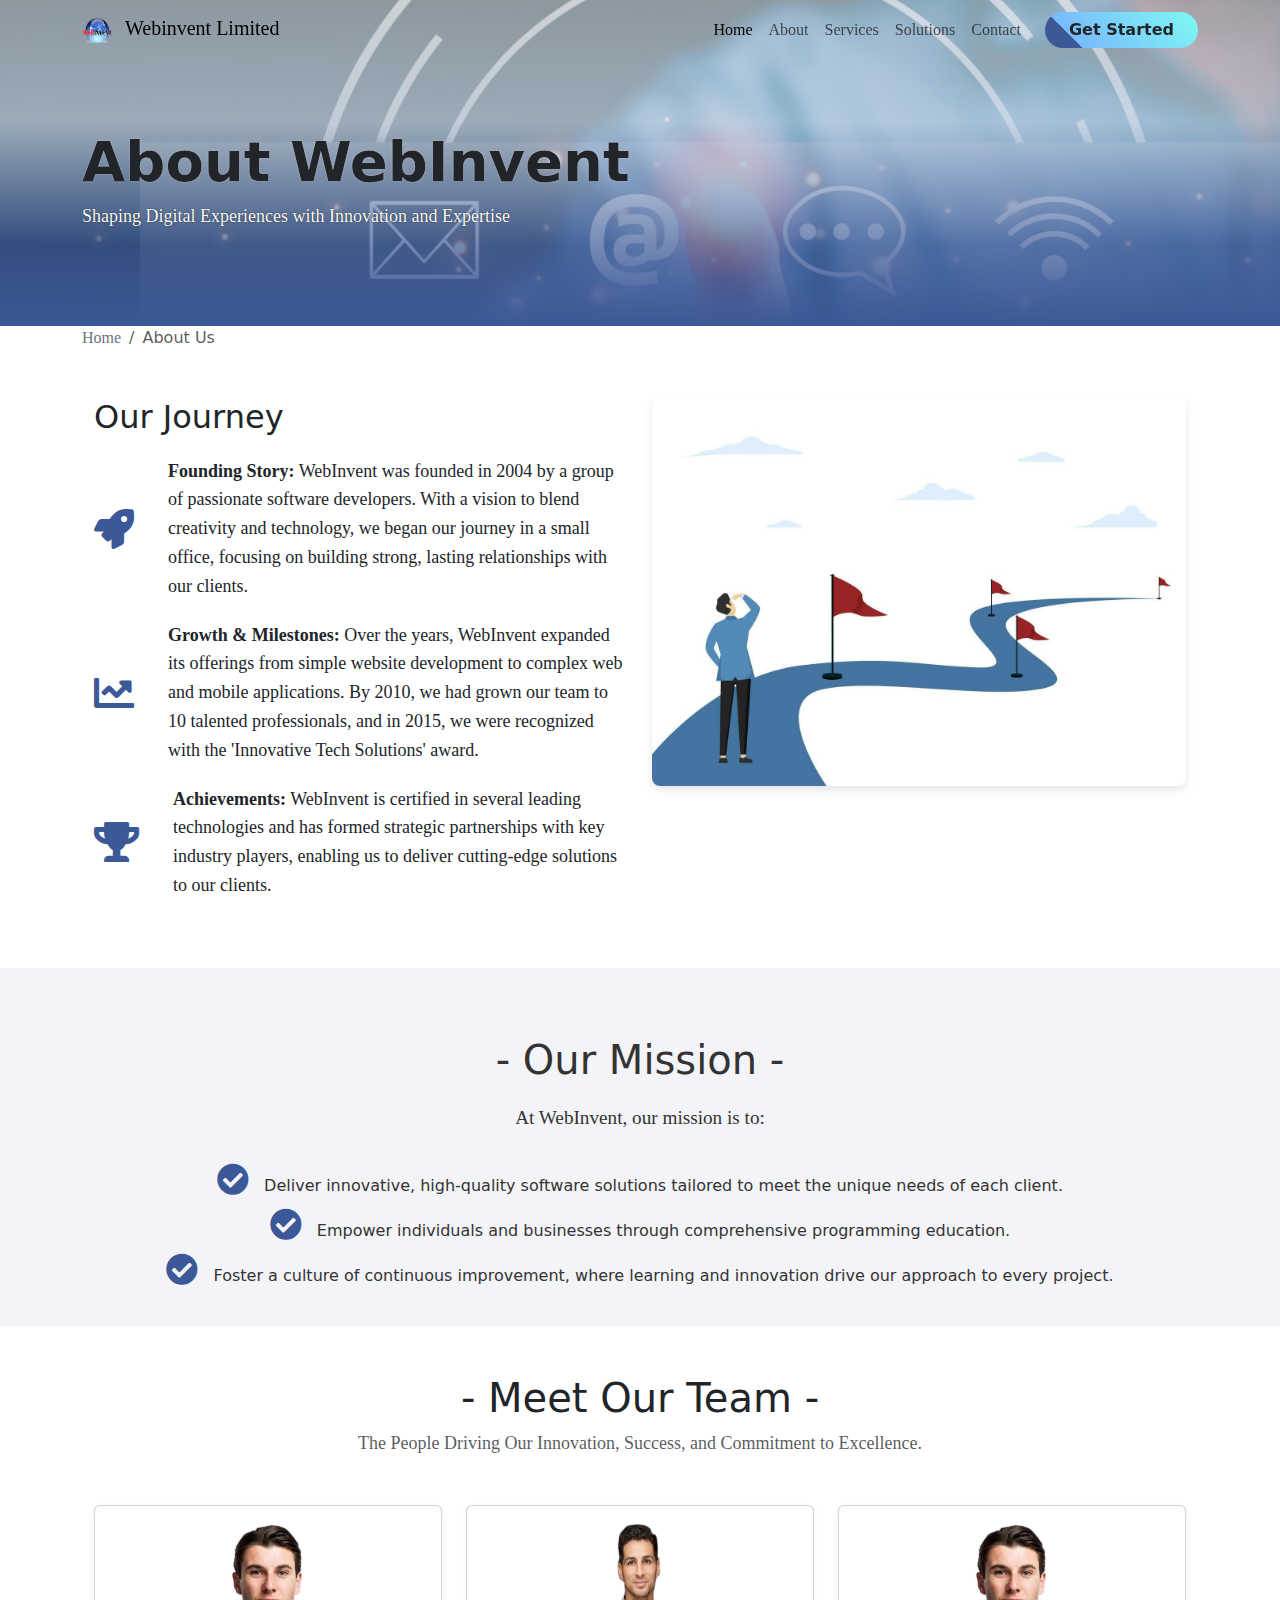
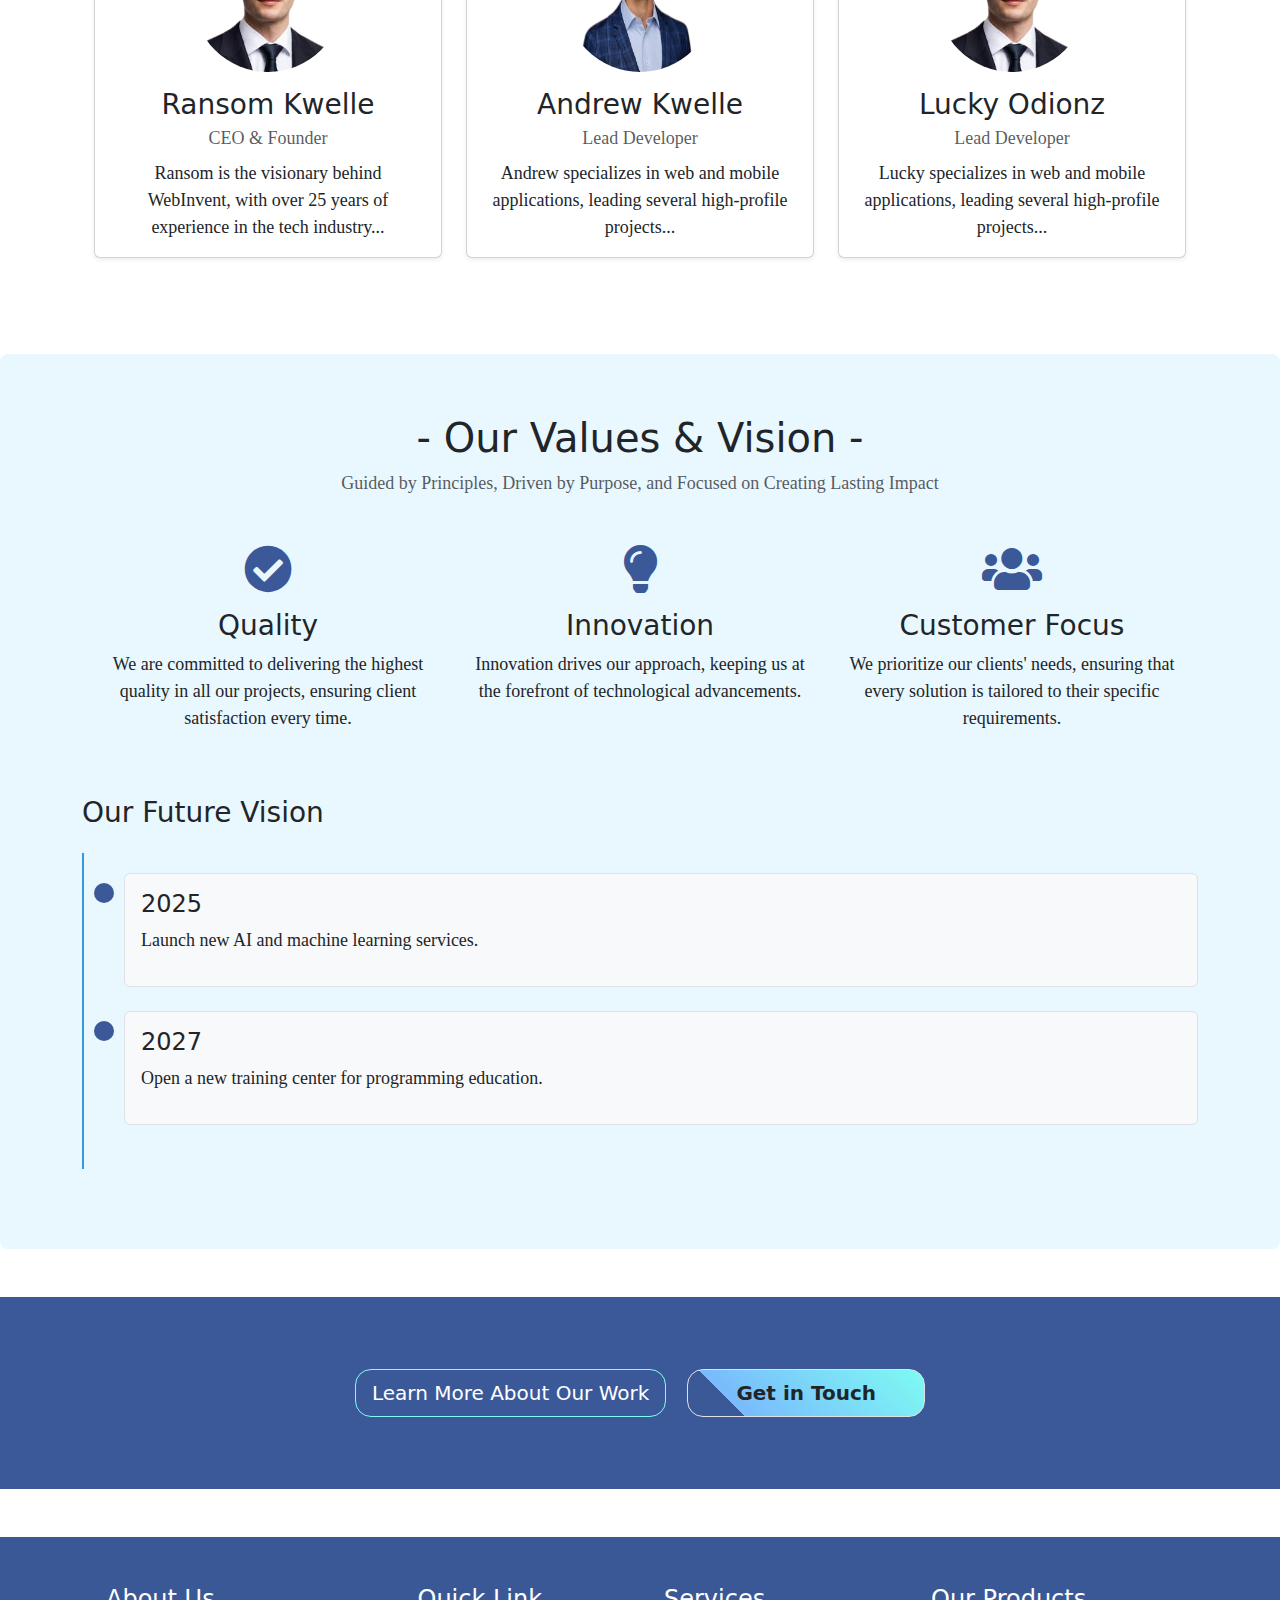
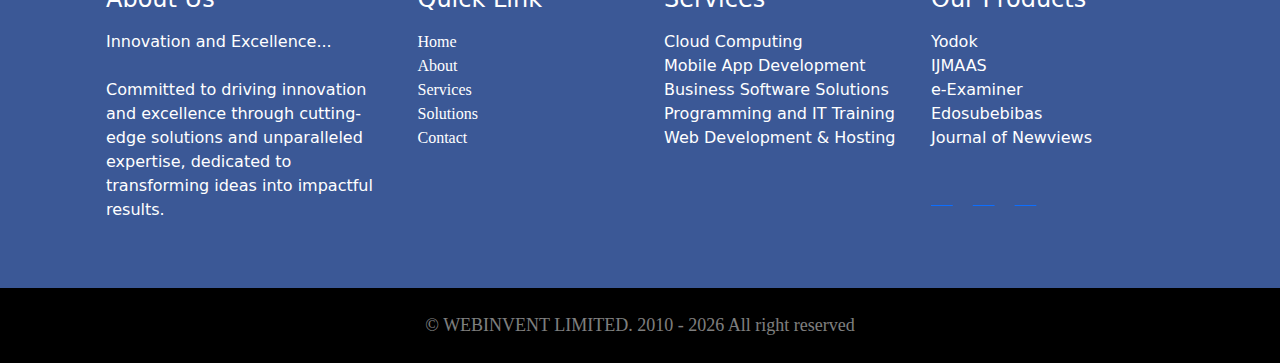
==== commit 50732dc6: "ref:update_home" ====
--- a/about.html
+++ b/about.html
@@ -156,7 +156,10 @@
 
       <section class="team-members">
         <div class="container my-5">
-          <h2 class="text-center mb-5">- Meet Our Team -</h2>
+          <div class="mb-5 text-center">
+            <h2 class="">- Meet Our Team -</h2>
+            <p class="text-muted">The People Driving Our Innovation, Success, and Commitment to Excellence.</p>
+          </div>
           <div class="row pb-md-5">
               <div class="col-md-4">
                   <div class="card shadow-sm team-card">
@@ -195,7 +198,10 @@
 
       <section class="values">
         <div class="container">
-          <h2 class="text-center mb-5">- Our Values & Vision -</h2>
+          <div class="mb-5 text-center">
+            <h2 class="">- Our Values & Vision -</h2>
+            <p class="text-muted">Guided by Principles, Driven by Purpose, and Focused on Creating Lasting Impact</p>
+          </div>
           <div class="row text-center">
               <div class="col-md-4">
                   <div class="value-item">
--- a/css/style.css
+++ b/css/style.css
@@ -350,7 +350,7 @@
 
 /* footer */
 .bg-opacity-85 {
-    background-color: rgb(28, 28, 28);
+    background-color: rgb(59, 88, 150);
 }
 ul.socials {
     display: flex;
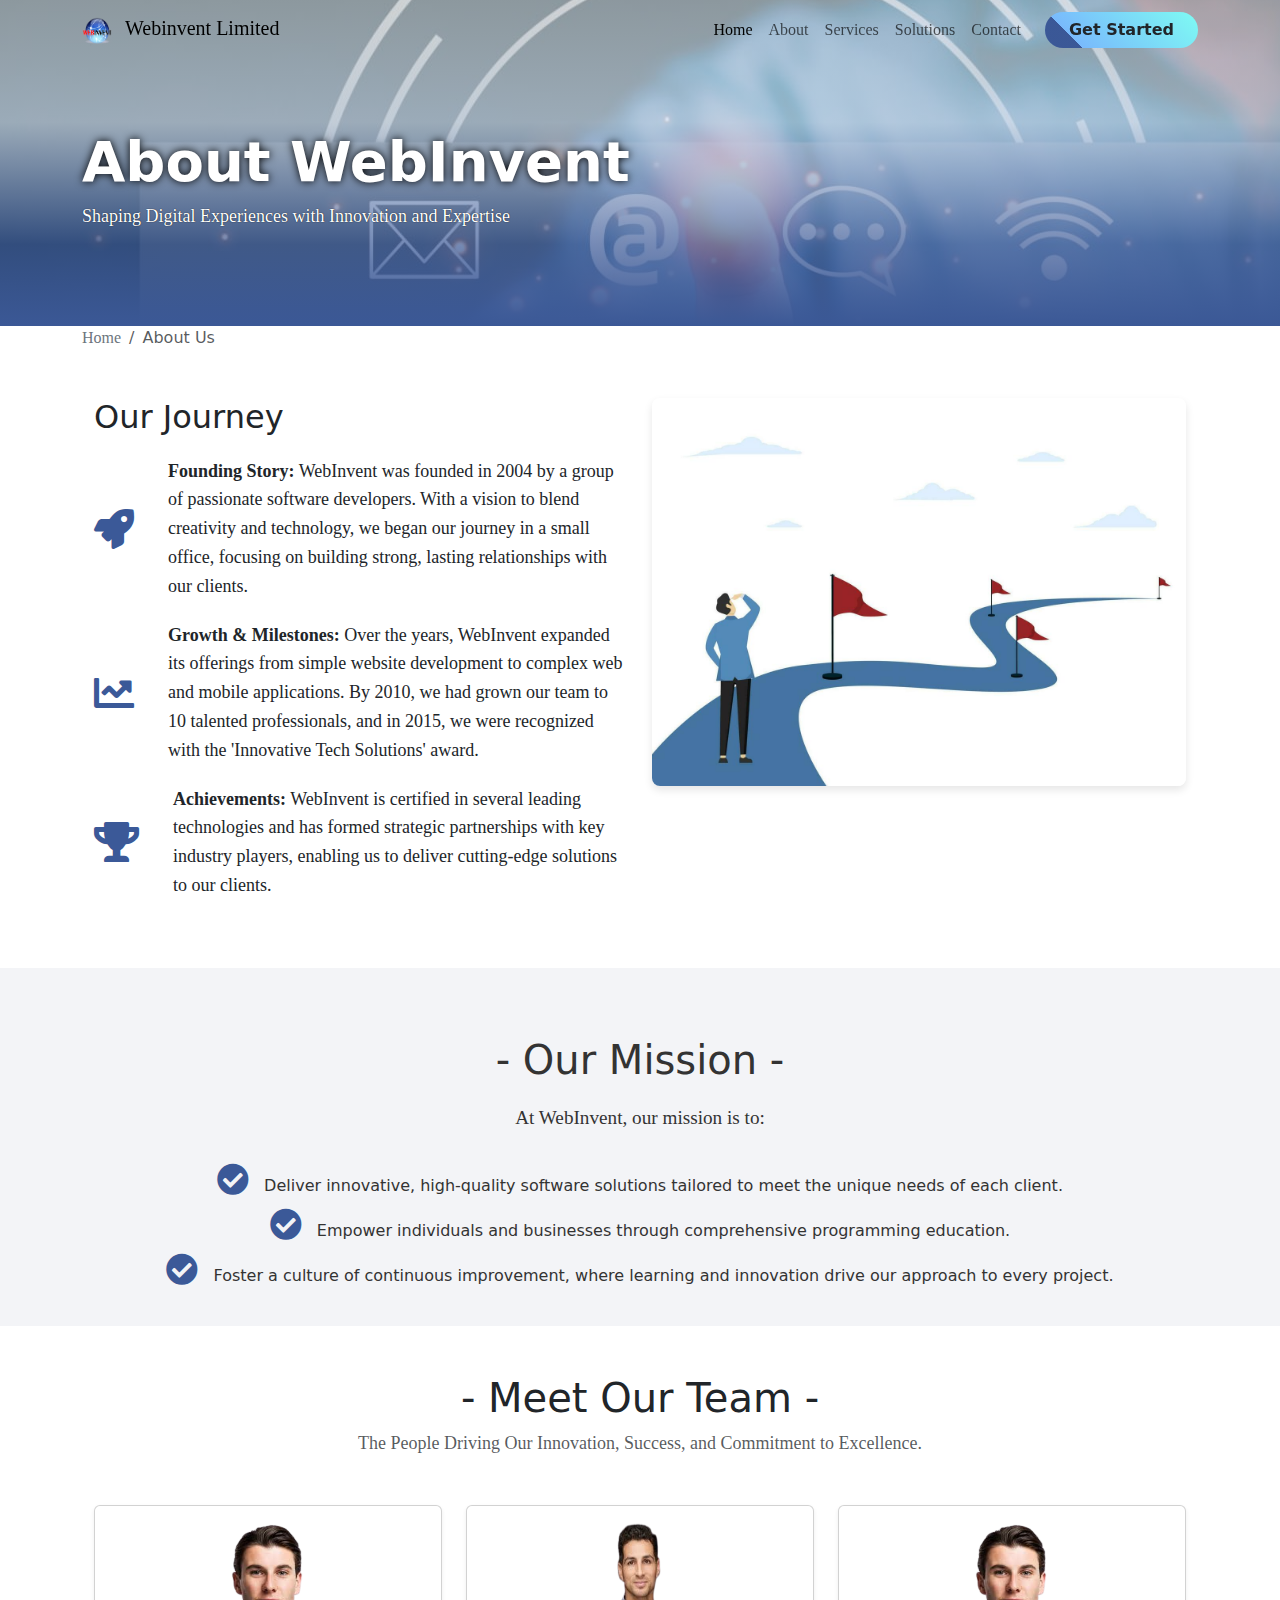
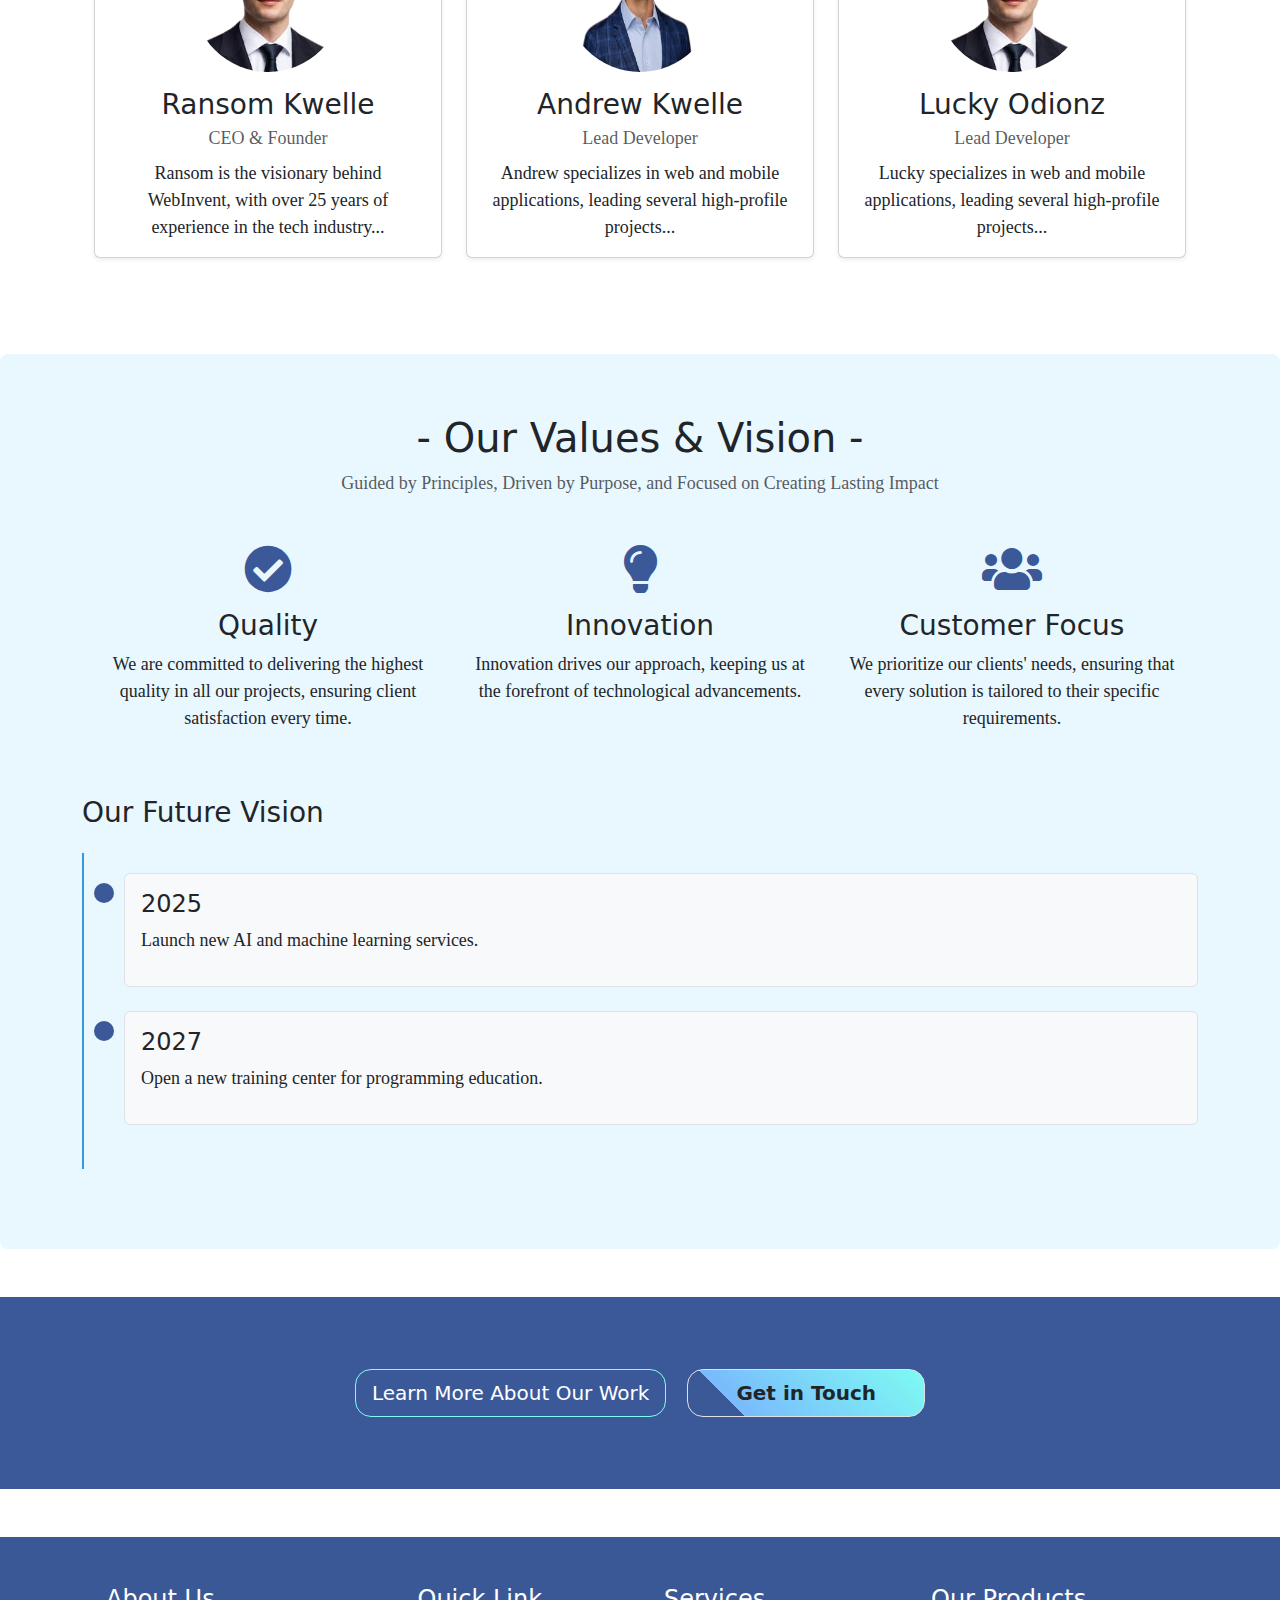
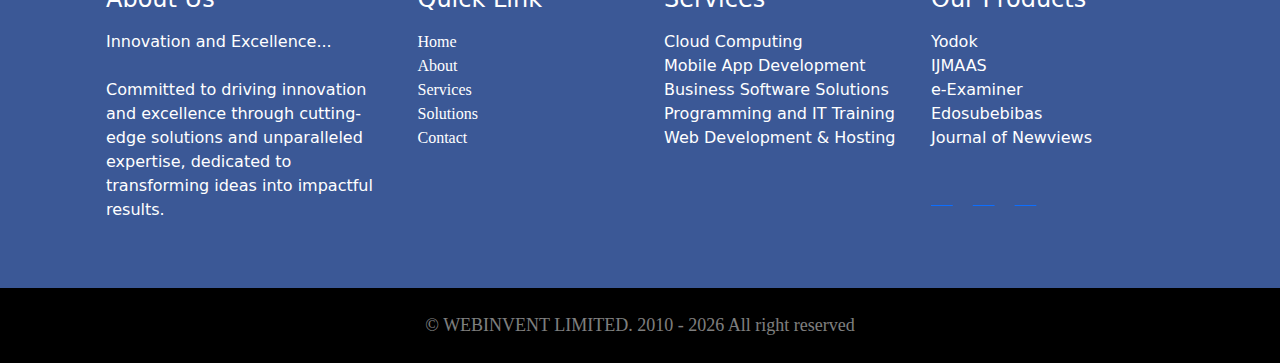
==== commit 1a907eac: "ref:update_hero_text_color" ====
--- a/about.html
+++ b/about.html
@@ -87,7 +87,7 @@
       </nav>
           <div class="about-hero hero-bg">
             <div class="container mt-5">
-              <h1 class="fw-bold" style="text-shadow: 0 0 1px white;">About WebInvent</h1>
+              <h1 class="fw-bold text-white" style="text-shadow: 0 0 8px black;">About WebInvent</h1>
               <p class="text-white" style="text-shadow: 0 0 1px black;">Shaping Digital Experiences with Innovation and Expertise</p>
             </div>
           </div>
--- a/css/style.css
+++ b/css/style.css
@@ -131,7 +131,7 @@
 }
 
 .counter-box {
-    background-color: #72c6f5;
+    background-color: #3b5998;
     padding: 20px 40px;
     border-radius: 10px;
 }
@@ -194,7 +194,7 @@
 }
 
 .teasers .item h3{
-    color: rgb(121, 186, 252);
+    color: #3b5998;
     /* -webkit-text-stroke-width: .15px; */
     /* -webkit-text-stroke-color: rgb(255, 255, 255); */
     font-size: 1.5rem;
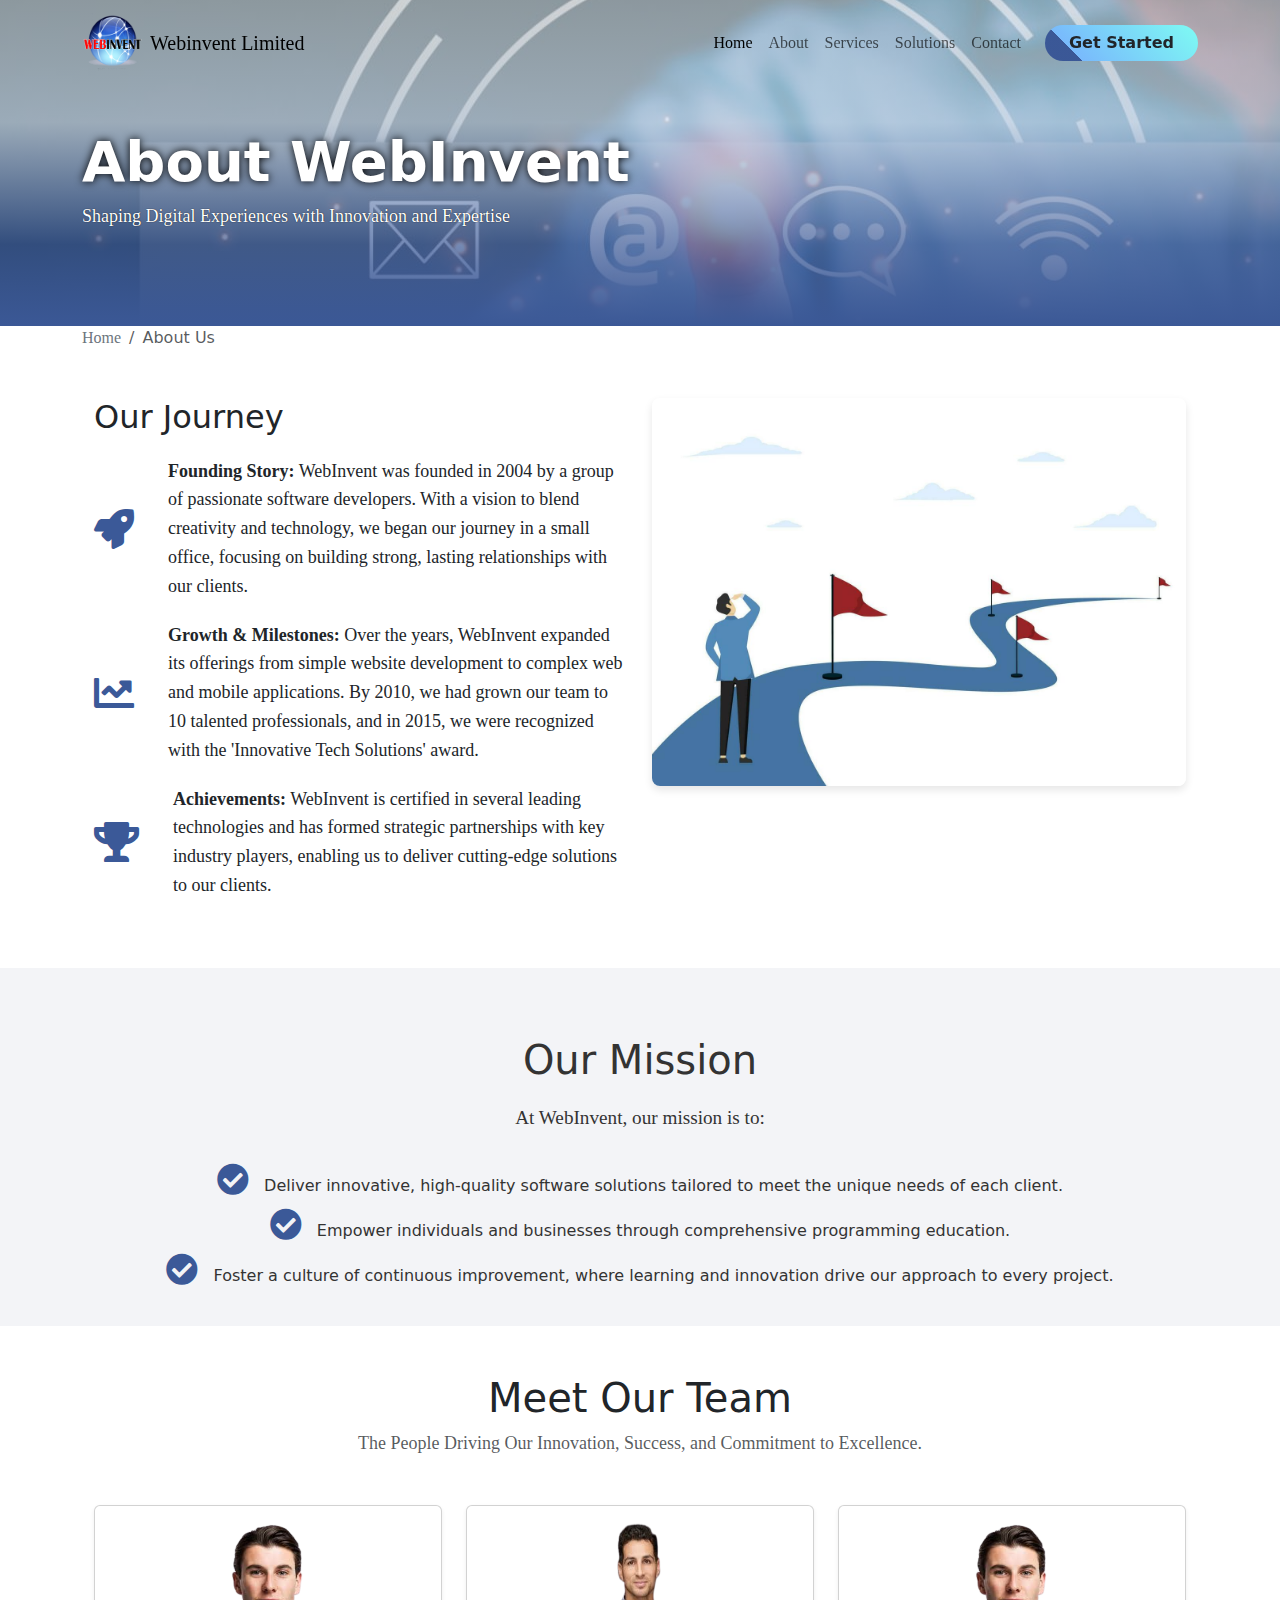
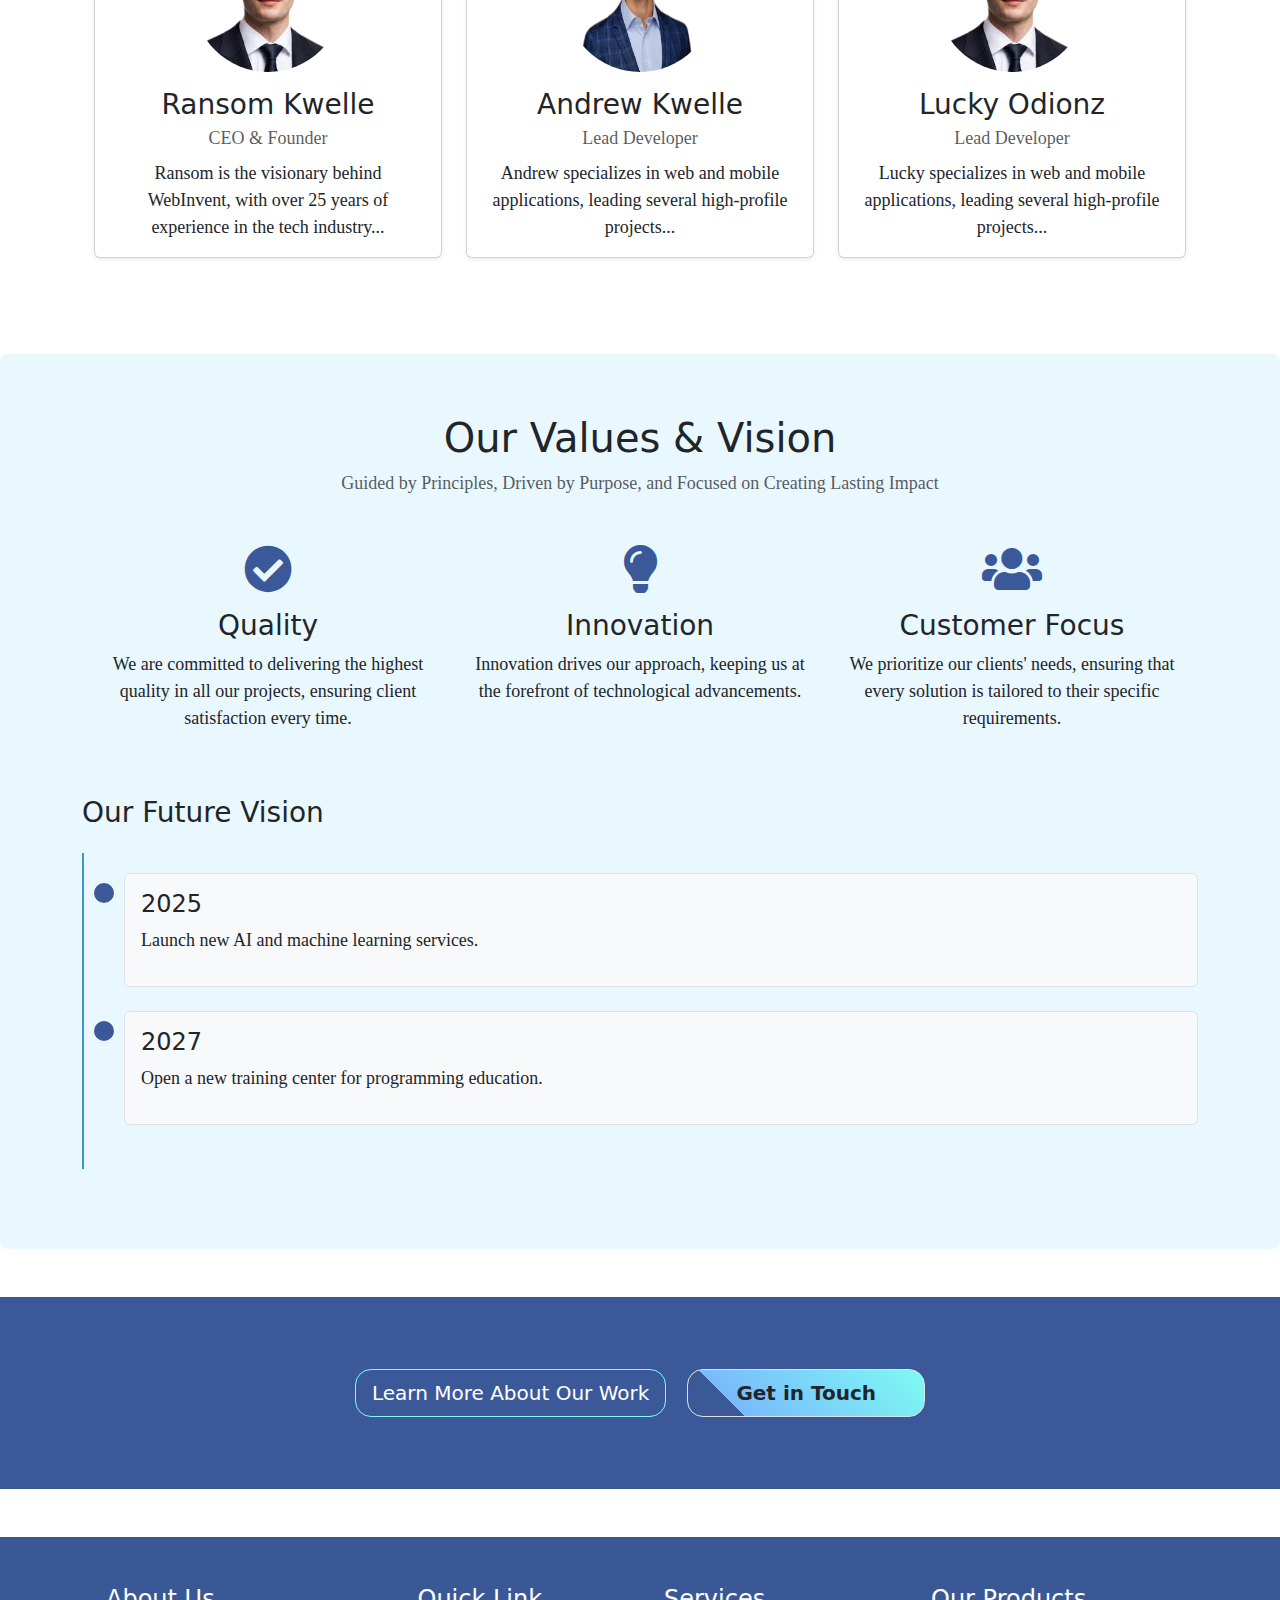
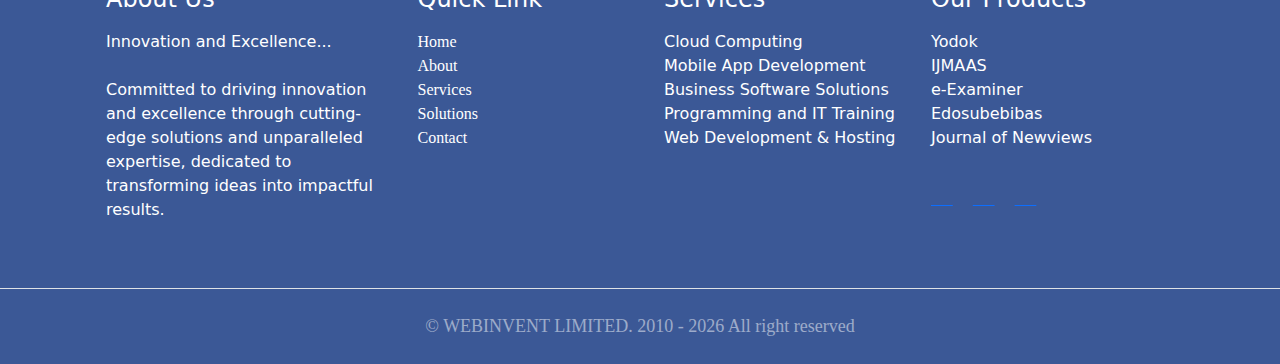
==== commit 97f4e4aa: "ref:update_nav-logo_footer-p_subtitle-bullets" ====
--- a/about.html
+++ b/about.html
@@ -24,16 +24,16 @@
 <body>
     <header>
       <nav
-        class="navbar navbar-expand-lg navbar-light fixed-top pb-4 mb-5"
+        class="navbar navbar-expand-lg navbar-light fixed-top mb-5"
         id="navbar"
       >
         <div class="container">
-          <a class="navbar-brand" href="#">
+          <a class="navbar-brand d-flex align-items-center" href="index.html">
             <img
               src="asset/images/brand/logo.png"
               alt="Logo"
-              width="30"
-              height="30"
+              width="60"
+              height="60"
               class="d-inline-block align-text-top me-2"
             />
             <span
@@ -140,7 +140,7 @@
         <div class="container">
           <div class="mission-statement text-md-center">
             <div class="text-center">
-              <h2>- Our Mission -</h2>
+              <h2>Our Mission</h2>
               <p class="mission-text">
                   At WebInvent, our mission is to:
               </p>
@@ -157,7 +157,7 @@
       <section class="team-members">
         <div class="container my-5">
           <div class="mb-5 text-center">
-            <h2 class="">- Meet Our Team -</h2>
+            <h2 class="">Meet Our Team</h2>
             <p class="text-muted">The People Driving Our Innovation, Success, and Commitment to Excellence.</p>
           </div>
           <div class="row pb-md-5">
@@ -199,7 +199,7 @@
       <section class="values">
         <div class="container">
           <div class="mb-5 text-center">
-            <h2 class="">- Our Values & Vision -</h2>
+            <h2 class="">Our Values & Vision</h2>
             <p class="text-muted">Guided by Principles, Driven by Purpose, and Focused on Creating Lasting Impact</p>
           </div>
           <div class="row text-center">
@@ -256,8 +256,8 @@
       </section>
     </main>
 
-    <footer class="">
-      <section class="footer-info text-white bg-opacity-85 bg-op">
+    <footer class="bg-opacity-85">
+      <section class="footer-info text-white bg-op">
         <div class="container py-5">
           <div class="row">
             <div class="col-md-6">
@@ -327,7 +327,7 @@
         </div>
       </section>
       <div>
-        <p class="bg-black text-white-50 py-4 text-center m-0">
+        <p class="border-top text-white-50 py-4 text-center m-0">
           &COPY; WEBINVENT LIMITED. 2010 - <span id="currentYear"></span> All
           right reserved
         </p>
